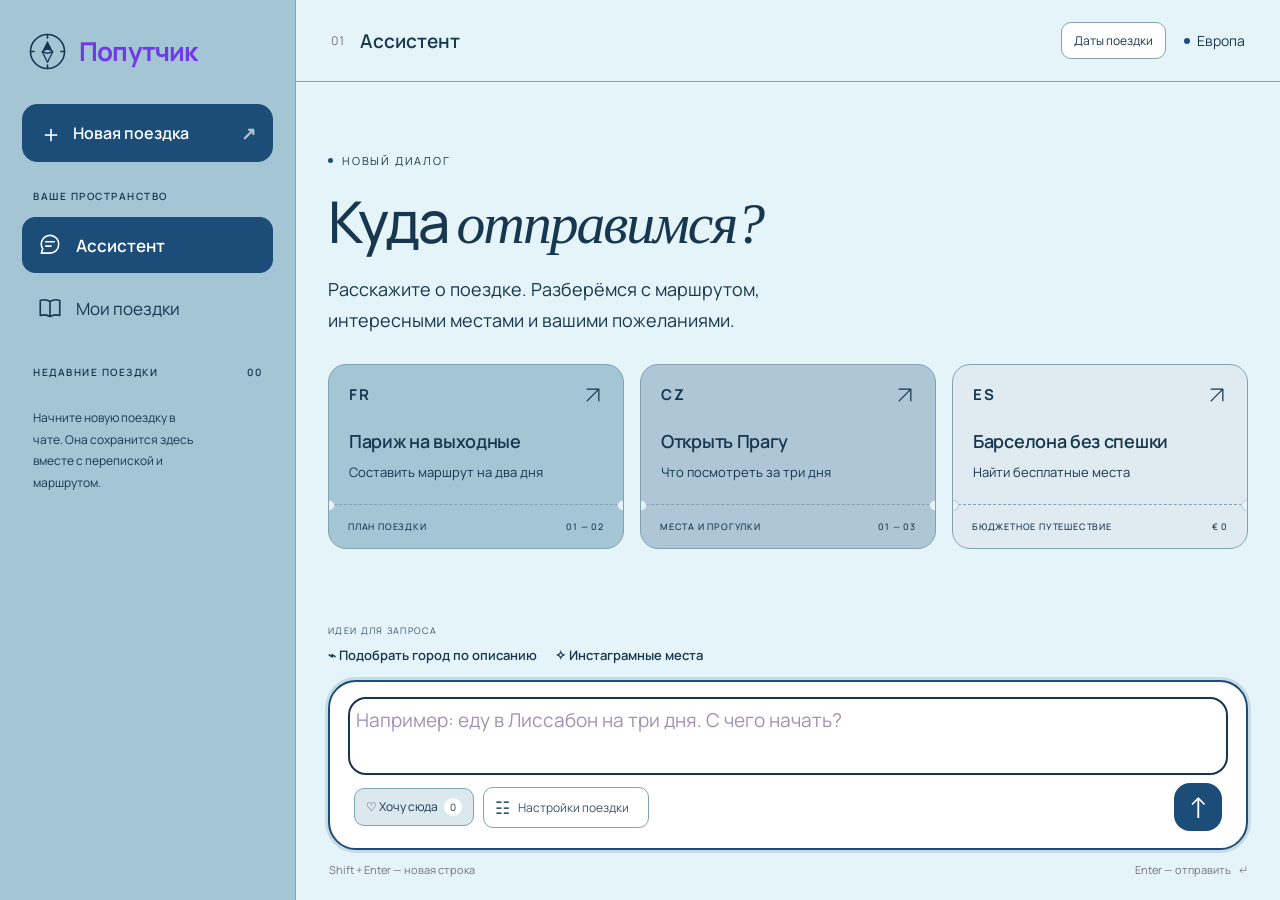
==== app/index.html @ 66919cbc "Set Atlantic blue as the single application theme" ====
<!doctype html>
<html lang="ru">
<head>
  <meta charset="utf-8">
  <meta name="viewport" content="width=device-width,initial-scale=1">
  <title>Попутчик — Чат</title>
  <link rel="stylesheet" href="styles.css"><link rel="stylesheet" href="features.css"><link rel="stylesheet" href="companion.css"><link rel="stylesheet" href="atlantic.css">
</head>
<body>
  <svg class="svg-definitions" xmlns="http://www.w3.org/2000/svg" aria-hidden="true"><defs>
    <symbol id="icon-chat" viewBox="0 0 24 24"><path d="M20 11.5a8 8 0 0 1-8 8H4l1.3-4A8 8 0 1 1 20 11.5Z"/><path d="M8 9h8m-8 4h5"/></symbol>
    <symbol id="icon-route" viewBox="0 0 24 24"><circle cx="5" cy="6" r="2"/><circle cx="19" cy="18" r="2"/><path d="M7 6h8a4 4 0 0 1 0 8H9a2 2 0 0 0 0 4h8"/></symbol>
    <symbol id="icon-book" viewBox="0 0 24 24"><path d="M12 6C9 4 6 4 3 5v14c3-1 6-1 9 1 3-2 6-2 9-1V5c-3-1-6-1-9 1Zm0 0v14"/></symbol>
    <symbol id="icon-arrow" viewBox="0 0 24 24"><path d="M5 19 19 5M5 5h14v14"/></symbol>
  </defs></svg>
  <aside class="sidebar">
    <a class="logo" href="#chat" aria-label="Попутчик — перейти в чат"><span class="brand-mark" aria-hidden="true"><svg viewBox="0 0 48 48" fill="none"><circle cx="24" cy="24" r="19" stroke="currentColor" stroke-width="1.8"/><path d="M24 5v4m0 30v4M5 24h4m30 0h4" stroke="currentColor" stroke-width="1.8" stroke-linecap="round"/><path d="m24 12 6 12-6-2-6 2Z" fill="currentColor"/><path d="m24 36 6-12-6 2-6-2Z" stroke="currentColor" stroke-width="1.5" stroke-linejoin="round"/></svg></span><span class="brand-name">Попутчик</span></a>
    <button id="new-trip" class="new-chat"><span>＋</span> Новая поездка <span class="new-arrow">↗</span></button>
    <div class="nav-caption">ВАШЕ ПРОСТРАНСТВО</div>
    <nav aria-label="Разделы">
      <a href="#chat" data-page="chat"><svg class="icon"><use href="#icon-chat"/></svg> Ассистент</a>
      <a href="#trips" data-page="trips"><svg class="icon"><use href="#icon-book"/></svg> Мои поездки</a>
    </nav>
    <section class="history-section" aria-label="Сохранённые диалоги"><div class="nav-caption">НЕДАВНИЕ ПОЕЗДКИ <span id="history-count">00</span></div><div id="thread-list"></div></section>
  </aside>
  <div class="app-shell">
    <header class="topbar"><div class="page-identity"><span class="header-number">01</span><strong id="page-label">Ассистент</strong></div><div class="header-right"><button id="trip-date-button" type="button" class="trip-date-button">Даты поездки</button><span id="active-trip" class="active-trip" hidden></span><span class="region"><span></span> Европа</span></div></header>
    <main id="chat-page" class="page chat-page">
      <div id="welcome" class="welcome">
        <div class="welcome-kicker"><span></span> НОВЫЙ ДИАЛОГ</div>
        <h1>Куда <em>отправимся?</em></h1>
        <p>Расскажите о поездке. Разберёмся с маршрутом,<br>интересными местами и вашими пожеланиями.</p>
        <div class="suggestions" aria-label="Примеры запросов">
          <button data-prompt="Составь маршрут по Парижу на 2 дня"><div class="ticket-top"><span>FR</span><svg class="icon"><use href="#icon-arrow"/></svg></div><strong>Париж на выходные</strong><small>Составить маршрут на два дня</small><div class="ticket-stub"><span>ПЛАН ПОЕЗДКИ</span><span>01 — 02</span></div></button>
          <button data-prompt="Что посмотреть в Праге за 3 дня?"><div class="ticket-top"><span>CZ</span><svg class="icon"><use href="#icon-arrow"/></svg></div><strong>Открыть Прагу</strong><small>Что посмотреть за три дня</small><div class="ticket-stub"><span>МЕСТА И ПРОГУЛКИ</span><span>01 — 03</span></div></button>
          <button data-prompt="Бесплатные места в Барселоне"><div class="ticket-top"><span>ES</span><svg class="icon"><use href="#icon-arrow"/></svg></div><strong>Барселона без спешки</strong><small>Найти бесплатные места</small><div class="ticket-stub"><span>БЮДЖЕТНОЕ ПУТЕШЕСТВИЕ</span><span>€ 0</span></div></button>
        </div>
      </div>
      <div id="chat" class="chat-history" aria-live="polite" aria-label="История диалога"></div>
      <div class="composer-wrap">
        <div class="assistant-suggestions"><span class="suggestions-label">ИДЕИ ДЛЯ ЗАПРОСА</span><div class="suggestion-actions"><button id="city-finder" class="instagram-prompt" type="button">⌁ Подобрать город по описанию</button><button data-prompt="Покажи инстаграмные места" class="instagram-prompt">✧ Инстаграмные места </button><div class="followups" id="followups" hidden><button data-prompt="Больше бесплатного">Больше бесплатного ↗</button><button data-prompt="Сделай спокойнее">Спокойнее ↗</button><button data-prompt="Замени музеи на прогулки">Больше прогулок ↗</button></div></div></div>
        <form id="chat-form"><label class="sr-only" for="input">Сообщение ассистенту</label><textarea id="input" rows="2" placeholder="Например: еду в Лиссабон на три дня. С чего начать?"></textarea><div class="composer-bottom"><div class="composer-settings"><button id="open-wishlist" type="button" class="wishlist-trigger">♡ Хочу сюда <span id="wishlist-count">0</span></button><details id="trip-preferences" class="trip-preferences"><summary><span aria-hidden="true">☷</span> Настройки поездки <span id="preference-summary"></span></summary><div class="preferences-panel"><div class="preferences-title"><strong>Что вам подходит?</strong><span>Выберите формат для каждой категории</span></div><div id="preference-options"></div><button id="preferences-done" type="button">Готово</button></div></details></div><button id="send" type="submit" aria-label="Отправить сообщение">↑</button></div></form>
        <p class="composer-note"><span>Shift + Enter — новая строка</span><span>Enter — отправить <b>↵</b></span></p>
      </div>
    </main>
    <main id="trips-page" class="page feature-page trips-page" hidden>
      <div class="feature-heading"><div><span class="eyebrow">СОХРАНЁННОЕ</span><h1>Мои поездки<span class="title-dot">.</span></h1></div><button id="trips-new" class="primary-action">＋ Новая поездка</button></div>
      <div class="trips-tools"><label class="trip-search"><svg class="icon" viewBox="0 0 24 24" aria-hidden="true"><circle cx="10.5" cy="10.5" r="6.5"/><path d="m16 16 5 5"/></svg><input id="trip-search" type="search" placeholder="Найти город или поездку" aria-label="Поиск по поездкам"></label><span id="trips-total" role="status"></span></div>
      <div id="trips-grid" class="trips-grid"></div>
    </main>
    <main id="packing-page" class="page feature-page" hidden><a href="#trips" class="route-back">← Мои поездки</a><div class="feature-heading"><div><span class="eyebrow">ПЕРЕД ДОРОГОЙ</span><h1>Собираем чемодан<span class="title-dot">.</span></h1></div><span id="packing-city" class="active-trip"></span></div><div class="packing-trip-ticket"><div><span class="eyebrow">ДАТЫ ВАШЕЙ ПОЕЗДКИ</span><strong id="packing-date-summary"></strong></div><button id="packing-edit-dates" type="button" class="secondary">Изменить даты</button><button id="packing-weather-refresh" type="button" class="primary-action">Обновить погоду ↻</button></div><div class="weather-panel"><p id="weather-status" role="status"></p><div id="weather-days" class="weather-days"></div><a class="weather-credit" href="https://open-meteo.com/" target="_blank" rel="noopener noreferrer">Погода: Open-Meteo ↗</a></div><section class="clothing-section"><span class="eyebrow">ЧТО НАДЕТЬ</span><h2>Одежда на вашу поездку</h2><div id="clothing-tips" class="clothing-tips"></div></section><div class="packing-heading"><h2>Чек-лист</h2><span id="packing-count"></span></div><div id="packing-list"></div><form id="packing-add" class="packing-add"><label class="sr-only" for="packing-item">Свой пункт</label><input id="packing-item" maxlength="120" placeholder="Добавить свою вещь или дело" required><button type="submit" class="secondary">＋ Добавить</button></form></main>
    <main id="route-page" class="page feature-page" hidden><a href="#trips" class="route-back">← Мои поездки</a>
      <div class="feature-heading"><div><span class="eyebrow">ИЗ ВАШЕГО ДИАЛОГА</span><h1 id="plan-title">Маршрут</h1></div><div class="route-header-actions"><button id="delete-route" class="delete-link" type="button">Удалить маршрут</button><button id="export" class="secondary">Скачать план ↓</button></div></div>
      <div id="route-empty" class="empty-state"><svg class="icon"><use href="#icon-route"/></svg><h2>Здесь появится ваш маршрут</h2><p>Попросите ассистента составить план поездки в чате.</p><a href="#chat">Перейти в чат ↗</a></div>
      <div id="route-content" hidden><div class="plan-meta"><span id="plan-summary"></span><span id="save-state"></span></div><div id="day-tabs" class="day-tabs" role="tablist" aria-label="Дни поездки"></div><div class="day-intro"><h2 id="day-title"></h2><span id="day-count"></span></div><a id="day-map" class="day-map" target="_blank" rel="noopener noreferrer">Открыть день на карте ↗</a><div id="places"></div></div>
    </main>
  </div>
  <dialog id="finder-dialog" class="companion-dialog"><button type="button" class="dialog-close" data-close="finder-dialog" aria-label="Закрыть">×</button><span class="eyebrow">ЕЩЁ НЕ РЕШИЛИ КУДА?</span><h2>Опишите вашу поездку</h2><p>Что хочется увидеть, какой темп и на сколько дней? Бюджет тоже можно указать.</p><form id="finder-form"><label class="sr-only" for="finder-input">Описание поездки</label><textarea id="finder-input" required rows="3" placeholder="Море, до 200 евро за 2 дня, спокойно…"></textarea><button type="submit" class="primary-action">Подобрать направления ↗</button></form></dialog>
  <dialog id="wishlist-dialog" class="companion-dialog wishes-dialog"><button type="button" class="dialog-close" data-close="wishlist-dialog" aria-label="Закрыть">×</button><span class="eyebrow">ИЗ ВАШИХ ОБСУЖДЕНИЙ</span><h2>Хочу сюда<span class="title-dot">.</span></h2><p>Отметьте места — соберём новый маршрут только из выбранного. Текущий план будет заменён, выбранные места закрепим.</p><label class="wishlist-day">Разделить на<select id="wishlist-route-days"><option value="1">1 день</option><option value="2">2 дня</option><option value="3">3 дня</option></select></label><div id="wishlist-list"></div><div class="wishlist-build"><span id="wishlist-selection-count"></span><button id="wishlist-build" type="button" class="primary-action">Собрать маршрут из выбранного ↗</button></div></dialog>
  <dialog id="trip-dates-dialog" class="companion-dialog"><button type="button" class="dialog-close" data-close="trip-dates-dialog" aria-label="Закрыть">×</button><span class="eyebrow">ОДИН РАЗ ДЛЯ ВСЕЙ ПОЕЗДКИ</span><h2>Когда отправляемся?</h2><p>Эти даты используются в маршруте, погоде и сборах. Сейчас планируем короткие поездки на 1–3 дня.</p><form id="trip-dates-form" class="shared-dates-form"><label>Первый день<input id="trip-start" type="date" required></label><label>Последний день<input id="trip-end" type="date" required></label><p id="trip-dates-error" role="status"></p><button type="submit" class="primary-action">Сохранить даты ↗</button></form></dialog>
  <dialog id="delete-dialog" class="companion-dialog delete-dialog"><button type="button" class="dialog-close" data-close="delete-dialog" aria-label="Закрыть">×</button><span class="eyebrow">УПРАВЛЕНИЕ ПОЕЗДКОЙ</span><h2 id="delete-title"></h2><p id="delete-description"></p><div class="delete-dialog-actions"><button type="button" id="delete-cancel" class="secondary">Отмена</button><button type="button" id="delete-confirm" class="danger-action">Удалить</button></div></dialog>
  <div id="toast" role="status"></div>
  <script src="companion.js"></script><script src="travel-tools.js"></script><script src="budget.js"></script><script src="planner.js"></script><script src="companion-ui.js"></script><script src="app.js"></script>

</body></html>
---- app/styles.css ----
@import url('https://fonts.googleapis.com/css2?family=Manrope:wght@400;500;600;700;800&display=swap');

:root {
  --bg: #fcfcfe;
  --paper: #ffffff;
  --sidebar: #f1f2f6;
  --ink: #262630;
  --muted: #737380;
  --blue: #5850c8;
  --line: #e1e2e9;
  --soft: #eeedf9;
  --rust: #7770ce;
  --sage: #777384;
  --sidebar-width: 272px;
  --content-width: 850px;
}
* { box-sizing: border-box; }
body { margin: 0; height: 100dvh; overflow: hidden; background: var(--bg); color: var(--ink); font: 16px Manrope, 'Segoe UI', sans-serif; }
button, textarea { font: inherit; color: inherit; }
button { cursor: pointer; }
button:disabled { opacity: .45; cursor: wait; }
a { color: var(--blue); }
button:focus-visible, a:focus-visible, textarea:focus-visible { outline: 2px solid var(--blue); outline-offset: 4px; }
[hidden] { display: none !important; }
.svg-definitions { position: absolute; width: 0; height: 0; overflow: hidden; }
.icon { width: 23px; height: 23px; fill: none; stroke: currentColor; stroke-width: 1.5; stroke-linecap: round; stroke-linejoin: round; flex-shrink: 0; }

/* The sidebar behaves like the index of a travel notebook. */
.sidebar { position: fixed; inset: 0 auto 0 0; width: var(--sidebar-width); padding: 31px 23px 23px; display: flex; flex-direction: column; background: var(--sidebar); border-right: 1px solid var(--line); }
.logo { display: flex; align-items: center; position: relative; color: var(--ink); font-size: 29px; font-weight: 800; text-decoration: none; letter-spacing: -1.6px; padding: 0 5px; }
.logo > span:nth-child(2) { color: var(--blue); }
.logo-icon { display: grid; place-items: center; color: var(--blue); margin-right: 9px; }
.logo-icon .icon { width: 35px; height: 35px; stroke-width: 1.35; }
.logo small { position: absolute; right: 0; bottom: 3px; font-size: 8px; letter-spacing: 1.7px; font-weight: 500; color: #757281; }
.new-chat { min-height: 49px; padding: 11px 15px; margin: 35px 0 34px; display: flex; align-items: center; gap: 10px; background: var(--blue); border: 1px solid var(--blue); color: white; border-radius: 7px; font-size: 14px; font-weight: 600; }
.new-chat > span:first-child { font-size: 24px; font-weight: 400; line-height: 1; }
.new-chat .new-arrow { margin-left: auto; font-size: 18px; opacity: .65; }
.new-chat:hover { background: #4640aa; }
.nav-caption { display: flex; justify-content: space-between; font-size: 9px; font-weight: 600; letter-spacing: 1.5px; color: #757281; margin: 0 11px 12px; }
nav { display: flex; flex-direction: column; gap: 7px; }
nav a { display: flex; align-items: center; gap: 12px; text-decoration: none; color: #757281; padding: 12px 13px; border-radius: 6px; min-height: 47px; font-size: 14px; border: 1px solid transparent; }
nav a.active { color: var(--blue); background: #e5e3f7; border-color: #d7d3ef; font-weight: 600; }
nav a:hover { background: #e1e2e9; }
nav a.active:hover { background: #ddd9f4; }
.history-section { margin-top: 35px; min-height: 0; flex: 1; display: flex; flex-direction: column; }
#thread-list { overflow: auto; min-height: 0; scrollbar-width: thin; }
.history-empty { font-size: 12px; line-height: 1.8; color: #757281; padding: 2px 11px; max-width: 190px; }
.thread { display: block; width: 100%; border: 0; background: none; text-align: left; padding: 12px 11px; border-radius: 5px; margin-bottom: 4px; }
.thread:hover { background: #e1e2e9; }
.thread.active { background: #e5e3f7; }
.thread strong { display: block; font-size: 12px; font-weight: 500; overflow: hidden; text-overflow: ellipsis; white-space: nowrap; }
.thread small { display: block; font-size: 10px; margin-top: 6px; color: #757281; }
.thread.active strong { color: var(--blue); }
.sidebar-note { margin-top: 22px; border-top: 1px solid var(--line); padding-top: 20px; font-size: 11px; color: #757281; }
.status-dot { display: inline-block; width: 6px; height: 6px; border-radius: 50%; background: var(--rust); margin-right: 6px; }
.local-label { float: right; font-size: 10px; color: #757281; }
.sidebar-note p { font-size: 10px; line-height: 1.8; margin: 10px 0 0 14px; color: #757281; }

.app-shell { height: 100dvh; margin-left: var(--sidebar-width); display: flex; flex-direction: column; }
.topbar { height: 83px; padding: 0 40px; border-bottom: 1px solid var(--line); display: flex; align-items: center; justify-content: space-between; flex: none; }
.page-identity { display: flex; align-items: center; gap: 15px; }
.header-number { font-size: 10px; color: #757281; font-variant-numeric: tabular-nums; }
.page-identity strong { font-size: 14px; font-weight: 600; }
.header-right { display: flex; align-items: center; gap: 18px; }
.region { display: inline-flex; align-items: center; gap: 7px; font-size: 12px; color: #777384; }
.region > span { width: 6px; height: 6px; background: #7770ce; border-radius: 50%; }
.header-rule { height: 15px; border-left: 1px solid var(--line); }
.version { font-size: 9px; letter-spacing: 1.3px; color: #757281; }
.page { min-height: 0; flex: 1; }
.chat-page { display: flex; flex-direction: column; position: relative; }
.welcome { margin: auto; padding: 32px 0; width: min(var(--content-width), calc(100% - 80px)); }
.welcome-kicker { color: #757281; font-size: 9px; letter-spacing: 1.8px; display: flex; align-items: center; gap: 9px; }
.welcome-kicker > span { width: 5px; height: 5px; background: var(--blue); border-radius: 50%; }
.welcome h1 { font-size: clamp(39px, 4vw, 57px); font-weight: 500; letter-spacing: -2.5px; line-height: 1.16; margin: 20px 0 16px; }
.welcome h1 em { color: var(--blue); font-family: Georgia, 'Times New Roman', serif; font-weight: 400; letter-spacing: -2px; }
.welcome > p { font-size: 16px; color: #757281; line-height: 1.85; margin: 0; }
.suggestions { margin-top: 32px; display: grid; grid-template-columns: repeat(3, 1fr); gap: 15px; }
.suggestions button { position: relative; overflow: hidden; display: block; padding: 17px 18px 0; border: 1px solid #e1e2e9; border-radius: 5px; background: #ffffff; text-align: left; transition: transform .18s, border-color .18s; }
.suggestions button:hover { transform: translateY(-4px); border-color: #92909e; }
.suggestions button:nth-child(2) { background: #f5f5f9; }
.suggestions button:nth-child(3) { background: #f0eef9; }
.ticket-top { display: flex; align-items: center; justify-content: space-between; margin-bottom: 23px; color: var(--blue); }
.ticket-top > span { font-size: 12px; letter-spacing: 1.5px; font-weight: 700; }
.ticket-top .icon { width: 15px; height: 15px; }
.suggestions button:nth-child(2) .ticket-top { color: var(--sage); }
.suggestions button:nth-child(3) .ticket-top { color: var(--rust); }
.suggestions strong { font-size: 15px; line-height: 1.5; display: block; letter-spacing: -.3px; font-weight: 600; }
.suggestions small { display: block; font-size: 11px; color: #757281; margin-top: 6px; margin-bottom: 23px; }
.ticket-stub { position: relative; display: flex; align-items: center; justify-content: space-between; gap: 5px; margin: 0 -18px; padding: 13px 17px; border-top: 1px dashed #c4c3ce; color: #757281; font-size: 7px; font-weight: 500; letter-spacing: .8px; }
.ticket-stub::before, .ticket-stub::after { content: ''; position: absolute; top: -5px; background: var(--bg); border: 1px solid #e1e2e9; border-radius: 50%; width: 9px; height: 9px; }
.ticket-stub::before { left: -5px; }
.ticket-stub::after { right: -5px; }

/* Message composer stays in place; only the conversation scrolls. */
.composer-wrap { width: min(var(--content-width), calc(100% - 80px)); margin: 0 auto 21px; flex: none; }
#chat-form { border: 1px solid #c4c3ce; border-radius: 24px; background: var(--paper); padding: 21px 24px 17px; box-shadow: 0 5px 18px #35313f03; }
#chat-form:focus-within { border-color: #757281; box-shadow: 0 0 0 3px #5850c807; }
textarea { width: 100%; min-height: 62px; max-height: 150px; resize: none; background: none; border: 0; outline: none; font-size: 17px; line-height: 1.7; }
textarea::placeholder { color: #757281; }
.composer-bottom { display: flex; justify-content: space-between; align-items: center; margin-top: 9px; }
.composer-bottom > span { display: flex; align-items: center; gap: 7px; font-size: 10px; color: #757281; }
.composer-bottom .icon { color: #777384; width: 16px; height: 16px; }
.composer-separator { color: #c4c3ce; margin: 0 3px; }
#send { width: 42px; height: 42px; background: var(--blue); color: white; border: 0; border-radius: 14px; font-size: 25px; }
#send:hover { background: #4640aa; }
.composer-note { display: flex; justify-content: space-between; gap: 12px; font-size: 9px; color: #757281; line-height: 1.6; margin: 11px 1px 0; }
.composer-note b { font-size: 11px; font-weight: 400; margin-left: 5px; }
.followups { display: flex; flex-wrap: wrap; gap: 8px; margin: 0 0 12px; }
.followups button { border: 1px solid var(--line); color: #625e72; background: none; border-radius: 5px; padding: 7px 10px; font-size: 11px; }
.followups button:hover { border-color: #92909e; color: var(--blue); }
.followups span { margin-left: 8px; color: #757281; }
.chat-history { overflow: auto; flex: 1; min-height: 0; padding: 34px max(40px, calc((100% - var(--content-width))/2)); scrollbar-width: thin; scrollbar-color: #c4c3ce transparent; }
.chat-history:empty { display: none; }
.message { margin-bottom: 32px; }
.message-label { display: flex; align-items: center; gap: 9px; font-size: 12px; color: var(--blue); font-weight: 700; margin-bottom: 13px; }
.message-label .icon { width: 23px; height: 23px; }
.message-content { font-size: 17px; line-height: 1.85; white-space: pre-wrap; overflow-wrap: anywhere; }
.message.user { background: #efedf8; border: 1px solid #e0dcef; border-radius: 8px 8px 2px 8px; padding: 17px 22px; margin-left: 100px; }
.user .message-label { color: #757281; font-size: 10px; font-weight: 500; margin-bottom: 6px; }
.message.bot { padding-right: 12px; }
.message.bot .message-content { white-space: normal; }
.reply-paragraph { white-space: pre-wrap; margin: 0 0 14px; }
.reply-day { font-size: 13px; text-transform: uppercase; letter-spacing: 1.1px; color: var(--blue); border-top: 1px solid var(--line); margin: 25px 0 15px; padding-top: 18px; font-weight: 700; }
.reply-place { padding-left: 18px; border-left: 2px solid #e1e2e9; margin: 0 0 15px; font-size: 15px; color: #757281; line-height: 1.8; }
.reply-place strong { display: block; color: var(--ink); font-size: 16px; font-weight: 600; margin-bottom: 3px; }
.reply-actions { display: flex; flex-wrap: wrap; gap: 15px; margin-top: 20px; }
.reply-actions a, .reply-actions button { border: 0; background: none; padding: 0; text-decoration: none; color: #757281; font-size: 11px; cursor: pointer; }
.reply-actions a:hover, .reply-actions button:hover { color: var(--blue); }
.typing { color: #757281; }
.typing .message-content { font-size: 14px; }

.feature-page { overflow: auto; padding: 35px max(40px, calc((100% - var(--content-width))/2)); scrollbar-width: thin; }
.feature-heading { display: flex; justify-content: space-between; align-items: center; }
.eyebrow { font-size: 10px; color: #757281; letter-spacing: 1.3px; }
.feature-page h1 { font-size: 32px; font-weight: 500; letter-spacing: -.8px; margin: 14px 0 27px; }
.secondary { border: 1px solid #c4c3ce; border-radius: 6px; color: #625e72; font-size: 13px; padding: 10px 13px; background: none; }
.secondary:hover { background: #f5f5f8; }
.empty-state { margin: 100px auto; text-align: center; }
.empty-state > .icon { width: 55px; height: 55px; color: #92909e; }
.empty-state h2 { font-size: 24px; font-weight: 500; }
.empty-state p { font-size: 15px; color: #757281; }
.empty-state a { display: inline-block; margin-top: 15px; font-size: 14px; }
.plan-meta { display: flex; justify-content: space-between; font-size: 12px; color: #757281; }
.day-tabs { display: flex; gap: 7px; border-bottom: 1px solid var(--line); margin: 25px 0; }
.day-tab { background: none; border: 0; border-bottom: 2px solid transparent; padding: 12px 20px; font-size: 14px; color: #757281; }
.day-tab.active { color: var(--blue); border-color: var(--blue); }
.day-intro { display: flex; justify-content: space-between; align-items: center; margin-bottom: 20px; }
.day-intro h2 { font: 25px Georgia, serif; }
.day-intro > span { font-size: 12px; color: #757281; }
.place { display: grid; grid-template-columns: 30px 1fr; gap: 14px; margin-bottom: 16px; }
.place-number { font-size: 12px; color: #757281; padding-top: 16px; }
.place-body { background: var(--paper); border: 1px solid var(--line); border-radius: 6px; padding: 19px; }
.place h4 { font-size: 17px; margin: 0; }
.place p { font-size: 14px; line-height: 1.8; color: #757281; margin: 9px 0 14px; }
.place-tags { display: flex; flex-wrap: wrap; gap: 8px; align-items: center; font-size: 11px; color: #757281; }
.place-tag { background: #f5f5f8; border-radius: 3px; padding: 4px 7px; }
.place-tag.free { background: #f5f5f8; color: #757281; }
.place-actions { display: flex; justify-content: space-between; border-top: 1px solid #e1e2e9; margin-top: 15px; padding-top: 11px; }
.place-actions button { color: #757281; font-size: 12px; min-height: 30px; border: 0; background: none; padding: 0; }
.place-actions button.pinned, .place-actions button:hover { color: var(--blue); }
.route-note { font-size: 12px; line-height: 1.8; color: #757281; }

.source-symbol { width: 35px; height: 35px; color: #757281; }



#toast { position: fixed; z-index: 5; bottom: 25px; left: calc(50% + var(--sidebar-width)/2); transform: translateX(-50%); opacity: 0; pointer-events: none; background: #262630; color: white; font-size: 13px; border-radius: 6px; padding: 12px 19px; transition: opacity .2s; }
#toast.visible { opacity: 1; }
.sr-only { position: absolute; width: 1px; height: 1px; overflow: hidden; clip: rect(0,0,0,0); }
@media (max-width: 1150px) {
  :root { --sidebar-width: 240px; }
  .sidebar { padding-left: 17px; padding-right: 17px; }
  .logo small { display: none; }
  .suggestions { gap: 10px; }
  .suggestions button { padding-left: 13px; padding-right: 13px; }
  .suggestions strong { font-size: 13px; }
  .ticket-stub { margin-left: -13px; margin-right: -13px; padding-left: 13px; padding-right: 13px; font-size: 6px; }
}
@media (max-height: 800px) {
  .topbar { height: 70px; }
  .welcome { padding: 22px 0; }
  .welcome h1 { font-size: 44px; margin: 15px 0 12px; }
  .welcome > p { font-size: 15px; }
  .suggestions { margin-top: 23px; }
  .ticket-top { margin-bottom: 16px; }
  .suggestions small { margin-bottom: 17px; }
  .composer-wrap { margin-bottom: 15px; }
  #chat-form { padding-top: 14px; }
}
@media (max-height: 650px) {
  .welcome h1 { font-size: 35px; }
  .welcome > p { font-size: 14px; }
  .welcome { padding: 13px 0; }
  .welcome-kicker, .ticket-stub { display: none; }
  .suggestions { margin-top: 16px; }
  .ticket-top { margin-bottom: 10px; }
  textarea { min-height: 48px; }
  .composer-bottom { margin-top: 0; }
  #chat-form { padding-bottom: 9px; }
}
@media (prefers-reduced-motion: reduce) { * { transition: none !important; } }


/* Saved trips are selectable workspaces, each with its own conversation. */
.thread { position: relative; border: 1px solid transparent; border-radius: 12px; padding: 15px 31px 14px 13px; margin-bottom: 9px; background: #f9f9fc; }
.thread:hover { background: #edecf5; border-color: #dad6eb; }
.thread.active { background: #e5e2f7; border-color: #d0caed; }
.thread strong { font-size: 15px; font-weight: 600; color: #454150; }
.thread.active strong { color: #4640aa; }
.thread .trip-detail { font-size: 11px; margin-top: 5px; color: #757281; }
.trip-preview { display: block; font-size: 11px; color: #757281; line-height: 1.6; margin-top: 8px; white-space: nowrap; overflow: hidden; text-overflow: ellipsis; }
.trip-arrow { position: absolute; right: 11px; top: 15px; color: #757281; font-size: 17px; }
.active-trip { color: #625b9c; background: #eeecf8; border: 1px solid #ded9ed; border-radius: 20px; padding: 7px 12px; font-size: 11px; }
.suggestions button { border-radius: 13px; }
.composer-wrap { padding-top: 3px; }
textarea { border-radius: 12px; }
@media (max-width: 1150px) { .header-right { gap: 10px; } .header-right .version { display: none; } }

/* Vivid palette: electric violet, cobalt, acid lime, apricot. */
:root {
  --bg: #fbfaff;
  --paper: #ffffff;
  --sidebar: #eae2ff;
  --ink: #272039;
  --muted: #756987;
  --blue: #7139ec;
  --line: #ddd2f1;
  --soft: #eee5ff;
  --rust: #ef6747;
  --sage: #3963e9;
}
.sidebar { background: #eae2ff; border-right-color: #d5c5f2; }
.logo { color: #2c1e49; }
.logo-icon, .logo > span:nth-child(2) { color: #7139ec; }
.logo small, .nav-caption { color: #8567ac; }
.new-chat { background: #7139ec; border-color: #7139ec; color: #fff; box-shadow: 0 5px 14px #7139ec1c; }
.new-chat:hover { background: #5b24d0; }
nav a { color: #70588f; }
nav a.active { background: #c8f257; border-color: #bce346; color: #324316; }
nav a:hover { background: #ded1f7; }
nav a.active:hover { background: #bfea45; }
.thread { background: #f6f1ff; }
.thread:hover { background: #e0d0ff; border-color: #c5a6f3; }
.thread.active { background: #7139ec; border-color: #7139ec; }
.thread strong { color: #4d326a; }
.thread.active strong { color: #fff; }
.thread.active .trip-detail, .thread.active .trip-preview, .thread.active .trip-arrow { color: #e6d9ff; }
.thread .trip-detail { color: #8567a2; }
.trip-preview, .trip-arrow { color: #9275ad; }
.history-empty, .sidebar-note, .sidebar-note p, .local-label { color: #9272ab; }
.sidebar-note { border-top-color: #d3c3e9; }
.status-dot { background: #ef6747; }
.active-trip { background: #e9e0ff; border-color: #d5c1ff; color: #7139ec; }
.region { color: #756089; }
.region > span { background: #ef6747; }
.welcome-kicker { color: #8c7c9e; }
.welcome-kicker > span { background: #ef6747; }
.welcome h1 em { color: #7139ec; }
.welcome > p { color: #82728f; }
.suggestions button { background: #e7e9ff; border-color: #cbd1fa; }
.suggestions button:nth-child(2) { background: #e4f6b9; border-color: #cee69f; }
.suggestions button:nth-child(3) { background: #ffdfcc; border-color: #f2c4aa; }
.suggestions button:hover { border-color: #a785df; box-shadow: 0 7px 17px #7139ec0c; }
.ticket-top { color: #3963e9; }
.suggestions button:nth-child(2) .ticket-top { color: #658421; }
.suggestions button:nth-child(3) .ticket-top { color: #d75b37; }
.suggestions strong { color: #342543; }
.suggestions small { color: #817086; }
.ticket-stub { border-top-color: #b7abc1; color: #85718b; }
.ticket-stub::before, .ticket-stub::after { border-color: #cbbbdc; }
#chat-form { border: 2px solid #c8adf2; background: #fff; box-shadow: 0 8px 28px #7139ec09; }
#chat-form:focus-within { border-color: #8a50ee; box-shadow: 0 0 0 4px #7139ec0c; }
textarea::placeholder { color: #a190b4; }
.composer-bottom .icon { color: #7139ec; }
#send { background: #7139ec; }
#send:hover { background: #5b24d0; }
.message.user { background: #e9ddff; border-color: #dac6f7; }
.user .message-label { color: #9470b4; }
.reply-place { border-left-color: #cfeca0; }
.reply-actions a:hover, .reply-actions button:hover { color: #7139ec; }
.followups button { border-color: #dac9f0; background: #f3edff; color: #9165b5; }
.followups button:hover { border-color: #a77adf; color: #7139ec; background: #ebe0ff; }
.followups span { color: #a57cc6; }
.day-tab.active { color: #7139ec; border-color: #7139ec; }
.place-body { border-color: #e0d6ee; }
.place-tag { background: #ece4ff; color: #9271b4; }
.place-tag.free { background: #e5f4c8; color: #718d40; }
#toast { background: #5b2cb8; }

/* Bigger product UI: violet / lemon / coral. */
:root { --bg: #faf7ff; --paper: #ffffff; --sidebar: #e5d9ff; --ink: #302343; --blue: #7840ee; --line: #ded1ef; --content-width: 920px; --sidebar-width: 296px; }
.sidebar { padding: 30px 22px; background: #e5d9ff; border-right-color: #d6c4f1; }
.logo { font-size: 34px; }
.logo-icon .icon { width: 43px; height: 43px; }
.logo small { font-size: 10px; }
.new-chat { min-height: 58px; font-size: 16px; padding: 14px 16px; border-radius: 15px; margin: 31px 0 27px; background: #7840ee; border-color: #7840ee; box-shadow: 0 6px 20px #7840ee22; }
.new-chat:hover { background: #6629db; }
nav a { font-size: 17px; min-height: 56px; border-radius: 13px; padding: 13px 14px; gap: 13px; }
nav a .icon { width: 26px; height: 26px; }
nav a.active { background: #e0f774; border-color: #d0e563; color: #434d1a; }
nav a.active:hover { background: #d5ee61; }
.nav-caption { font-size: 10px; margin-bottom: 14px; }
.history-section { margin-top: 29px; }
.thread { padding: 17px 32px 16px 14px; border-radius: 15px; background: #f4edff; }
.thread strong { font-size: 18px; }
.thread .trip-detail { font-size: 13px; }
.trip-preview { font-size: 12px; }
.thread.active { background: #7840ee; border-color: #7840ee; }
.thread .trip-arrow { font-size: 21px; }
.topbar { height: 82px; padding: 0 35px; }
.page-identity strong { font-size: 19px; }
.header-number { font-size: 12px; }
.region { font-size: 14px; }
.active-trip { font-size: 13px; padding: 9px 14px; }
.welcome { width: min(var(--content-width),calc(100% - 64px)); }
.welcome-kicker { font-size: 11px; }
.welcome h1 { font-size: clamp(44px,4.5vw,64px); }
.welcome > p { font-size: 18px; line-height: 1.7; }
.suggestions { gap: 16px; margin-top: 29px; }
.suggestions button { padding: 19px 20px 0; border-radius: 18px; background: #e9e0ff; border-color: #d3baf9; }
.suggestions button:nth-child(2) { background: #edf5b8; border-color: #dde697; }
.suggestions button:nth-child(3) { background: #ffd8c3; border-color: #f3b89a; }
.ticket-top { margin-bottom: 23px; }
.ticket-top > span { font-size: 15px; }
.ticket-top .icon { width: 20px; height: 20px; }
.suggestions strong { font-size: 18px; }
.suggestions small { font-size: 13px; margin-top: 8px; margin-bottom: 23px; }
.ticket-stub { font-size: 9px; padding: 15px 19px; margin-left: -20px; margin-right: -20px; }
.composer-wrap { width: min(var(--content-width),calc(100% - 64px)); margin-bottom: 21px; }
#chat-form { border-radius: 28px; padding: 21px 24px 17px; border-color: #c6a4f0; box-shadow: 0 8px 30px #7840ee0b; }
textarea { font-size: 19px; line-height: 1.65; min-height: 66px; }
.composer-bottom > span { font-size: 12px; }
.composer-bottom .icon { width: 21px; height: 21px; }
#send { width: 48px; height: 48px; font-size: 29px; border-radius: 16px; background: #7840ee; }
.composer-note { font-size: 11px; }
.followups { gap: 9px; margin-bottom: 14px; }
.followups button { font-size: 13px; padding: 9px 13px; border-radius: 10px; }
.chat-history { padding-left: max(32px,calc((100% - var(--content-width))/2)); padding-right: max(32px,calc((100% - var(--content-width))/2)); }
.message-content { font-size: 19px; }
.message-label { font-size: 15px; }
.message-label .icon { width: 28px; height: 28px; }
.user .message-label { font-size: 12px; }
.message.user { border-radius: 20px 20px 5px 20px; padding: 21px 24px; }
.reply-day { font-size: 16px; }
.reply-place { font-size: 17px; }
.reply-place strong { font-size: 19px; }
.reply-actions a, .reply-actions button { font-size: 13px; }
.feature-page { padding-left: max(32px,calc((100% - var(--content-width))/2)); padding-right: max(32px,calc((100% - var(--content-width))/2)); }
.feature-page h1 { font-size: 40px; margin-bottom: 29px; }
.eyebrow { font-size: 12px; }
.secondary { font-size: 15px; padding: 13px 17px; border-radius: 12px; }
.day-tab { font-size: 17px; padding: 15px 24px; }
.day-intro h2 { font-size: 29px; }
.day-intro > span, .plan-meta { font-size: 14px; }
.place h4 { font-size: 21px; }
.place p { font-size: 17px; }
.place-body { padding: 23px; border-radius: 17px; }
.place-tags { font-size: 13px; }
.place-actions button { font-size: 14px; }
.empty-state h2 { font-size: 29px; }
.empty-state p { font-size: 17px; }
.empty-state a { font-size: 17px; }
.title-dot { color: #ec7755; }
.primary-action { display: inline-flex; align-items: center; justify-content: center; padding: 14px 19px; border: 0; border-radius: 14px; background: #7840ee; color: white; font-size: 16px; font-weight: 600; min-height: 50px; }
.primary-action:hover { background: #6629db; }
.trips-tools { display: flex; align-items: center; justify-content: space-between; gap: 20px; margin: 12px 0 29px; }
.trip-search { display: flex; align-items: center; gap: 11px; border: 1px solid #d9c7ee; border-radius: 15px; background: #fff; padding: 13px 16px; flex: 1; max-width: 470px; color: #a785c3; }
.trip-search:focus-within { border-color: #a474dd; }
.trip-search input { min-width: 0; width: 100%; font: inherit; font-size: 16px; background: none; color: #4b355c; border: 0; outline: none; }
.trip-search input::placeholder { color: #b19cbe; }
#trips-total { font-size: 13px; color: #9f87b2; }
.trips-grid { display: grid; grid-template-columns: repeat(2,minmax(0,1fr)); gap: 21px; padding-bottom: 30px; }
.trip-card { border: 1px solid #dbc8f6; background: #ece3ff; border-radius: 22px; padding: 25px; position: relative; }
.trip-card.tone-1 { background: #f1f4cb; border-color: #dfe5ad; }
.trip-card.tone-2 { background: #ffe1d0; border-color: #f2c5ac; }
.trip-card.current::before { content: ''; position: absolute; top: 24px; left: -1px; height: 48px; width: 5px; background: #7840ee; border-radius: 0 4px 4px 0; }
.trip-card-top { display: flex; align-items: center; justify-content: space-between; gap: 13px; color: #8b68ad; }
.trip-card-top > span:first-child { font-size: 17px; font-weight: 700; letter-spacing: 1px; }
.trip-card-top > span:last-child { font-size: 10px; border: 1px solid #9c80ab44; border-radius: 20px; padding: 6px 9px; }
.trip-card h2 { font-size: 31px; font-weight: 600; letter-spacing: -.9px; margin: 24px 0 8px; }
.trip-card-meta { font-size: 14px; color: #947c9f; margin: 0; }
.trip-card-preview { font-size: 15px; line-height: 1.7; color: #917a9c; margin: 23px 0; height: 51px; overflow: hidden; display: -webkit-box; -webkit-line-clamp: 2; -webkit-box-orient: vertical; overflow-wrap: anywhere; }
.trip-card-actions { display: flex; align-items: center; justify-content: space-between; gap: 10px; border-top: 1px dashed #bba1c655; padding-top: 19px; }
.trip-card-actions button { font: inherit; font-size: 14px; background: none; border: 0; color: #744e98; padding: 0; min-height: 30px; }
.trip-card-actions button:first-child { font-weight: 700; }
.trip-card-actions button:hover { color: #7840ee; }
.trips-empty { grid-column: 1/-1; text-align: center; border: 1px dashed #d9c4ed; border-radius: 22px; padding: 65px 25px; margin-top: 7px; }
.trips-empty h2 { font-size: 27px; font-weight: 500; margin: 0 0 16px; }
.trips-empty p { font-size: 16px; color: #a087b1; margin-bottom: 25px; }
@media (max-width: 1200px) { :root { --sidebar-width: 260px; } .sidebar { padding-left: 16px; padding-right: 16px; } .logo small { display: none; } .suggestions strong { font-size: 15px; } .suggestions small { font-size: 12px; } .ticket-stub { font-size: 7px; } .header-right .region { display: none; } }
@media (max-height: 820px) { .topbar { height: 72px; } .welcome { padding-top: 19px; padding-bottom: 19px; } .welcome h1 { font-size: 48px; margin-top: 13px; margin-bottom: 12px; } .welcome > p { font-size: 16px; } .suggestions { margin-top: 21px; } .ticket-top { margin-bottom: 16px; } .suggestions small { margin-bottom: 18px; } .ticket-stub { padding-top: 11px; padding-bottom: 11px; } .composer-wrap { margin-bottom: 15px; } #chat-form { padding-top: 16px; padding-bottom: 13px; } }
@media (max-height: 700px) { .welcome-kicker { display: none; } .welcome { padding-top: 12px; padding-bottom: 12px; } .welcome h1 { font-size: 40px; } .welcome > p { font-size: 15px; } .ticket-top { margin-bottom: 12px; } .ticket-stub { display: none; } .suggestions { margin-top: 16px; } .suggestions button { padding-top: 14px; } textarea { min-height: 49px; } .composer-bottom { margin-top: 0; } .composer-wrap { margin-bottom: 10px; } }
---- app/features.css ----
.nav-euro { display: inline-grid; place-items: center; width: 26px; font-size: 24px; font-weight: 500; }
.budget-city { color: var(--blue); background: var(--soft); border: 1px solid var(--line); border-radius: 20px; padding: 9px 14px; font-size: 14px; }
.budget-settings { display: flex; align-items: end; flex-wrap: wrap; gap: 20px; margin: 12px 0 24px; }
.budget-settings label, .expense-form label { display: flex; flex-direction: column; gap: 9px; color: var(--muted); font-size: 13px; }
.budget-settings input, .expense-form input, .expense-form select { font: inherit; font-size: 16px; color: var(--ink); background: var(--paper); border: 1px solid var(--line); border-radius: 12px; padding: 12px 14px; min-width: 0; width: 100%; height: 48px; }
.budget-settings label:first-child { width: 260px; }
.budget-settings label:nth-child(2) { width: 170px; }
.budget-settings > span { font-size: 12px; color: var(--muted); margin-bottom: 16px; }
.budget-summary { display: grid; grid-template-columns: 1.1fr 1fr; gap: 20px; }
.budget-summary article { border: 1px solid var(--line); background: var(--paper); border-radius: 22px; padding: 25px; display: flex; flex-direction: column; gap: 14px; }
.budget-summary article.budget-total { background: var(--soft); }
.budget-summary article > span { color: var(--muted); font-size: 14px; }
.budget-summary strong { font-size: 37px; letter-spacing: -1px; font-weight: 600; }
.budget-summary small { color: var(--muted); font-size: 12px; line-height: 1.7; }
.budget-summary .over-budget { color: #bf3c48; }
.budget-progress { background: var(--line); border-radius: 10px; height: 7px; overflow: hidden; margin: 20px 0 32px; }
.budget-progress > div { width: 0; height: 100%; background: var(--blue); border-radius: inherit; }
.budget-progress > div.over { background: #dc5363; }
.expense-form { border: 1px solid var(--line); border-radius: 20px; background: var(--paper); padding: 23px; display: grid; grid-template-columns: 1.2fr 1fr 1fr; gap: 18px 14px; }
.expense-heading { grid-column: 1/-1; display: flex; align-items: center; justify-content: space-between; gap: 12px; }
.expense-heading h2, .expenses-heading h2 { margin: 0; font-size: 22px; font-weight: 600; }
.expense-heading > span { color: var(--muted); font-size: 12px; }
.expense-name { grid-column: span 2; }
.expense-form .primary-action { align-self: end; }
.expenses-heading { display: flex; align-items: center; justify-content: space-between; margin: 30px 0 17px; }
.expenses-heading > span { color: var(--muted); font-size: 13px; }
.expense-row { display: flex; gap: 17px; align-items: center; padding: 18px 0; border-bottom: 1px solid var(--line); }
.expense-row > input { width: 21px; height: 21px; accent-color: var(--blue); cursor: pointer; }
.expense-text { flex: 1; min-width: 0; }
.expense-text strong { font-size: 16px; display: block; overflow-wrap: anywhere; font-weight: 600; }
.expense-text > span { display: block; font-size: 12px; color: var(--muted); margin-top: 6px; }
.is-paid .expense-text strong { color: var(--muted); }
.expense-total { font-size: 18px; white-space: nowrap; }
.expense-remove { padding: 5px; background: none; border: 0; font-size: 25px; color: var(--muted); }
.expense-remove:hover { color: #b6434e; }
.expenses-empty { border: 1px dashed var(--line); padding: 25px; border-radius: 15px; font-size: 15px; color: var(--muted); line-height: 1.8; }
.budget-breakdown { display: flex; flex-wrap: wrap; gap: 12px; margin: 24px 0 35px; }
.category-total { background: var(--paper); border: 1px solid var(--line); border-radius: 12px; padding: 13px 17px; display: flex; flex-direction: column; gap: 9px; flex: 1; min-width: 135px; }
.category-total > span { color: var(--muted); font-size: 12px; }
.category-total strong { font-size: 18px; }
@media(max-width:1200px) { .header-right { gap: 8px; } .theme-select select { max-width: 155px; font-size: 12px; } .budget-summary strong { font-size: 29px; } .budget-settings > span { width: 100%; margin-bottom: 0; } }

/* Own vector mark: a travel loop and a directional arrow. */
.logo { display: inline-flex; gap: 11px; padding: 0 4px; text-decoration: none; letter-spacing: 0; }
.brand-mark { display: grid; place-items: center; width: 46px; height: 46px; border-radius: 15px; background: var(--blue); flex-shrink: 0; }
.brand-mark svg { width: 39px; height: 39px; }
.brand-loop { stroke: #ffffff77; stroke-width: 1.6; stroke-linecap: round; }
.brand-direction { fill: #fff; stroke: #fff; stroke-width: 1.5; stroke-linecap: round; stroke-linejoin: round; }
.logo > .brand-name { color: var(--ink); font-size: 31px; font-weight: 800; letter-spacing: -1.5px; line-height: 1; }
.brand-name > span { color: var(--blue); font-weight: 500; margin-left: 3px; }

.logo .brand-mark { width: 43px; height: 43px; border-radius: 12px; background: var(--blue); }
.logo .brand-mark svg { width: 36px; height: 36px; }
.logo > .brand-name { font-family: Manrope,'Segoe UI',sans-serif; font-size: 30px; letter-spacing: -1px; font-weight: 700; line-height: 1; }
.brand-name > span { font-weight: 700; margin-left: 2px; }
.chat-options { display: flex; align-items: center; gap: 10px; margin: 0 0 12px; position: relative; }
.quick-budget summary { display: flex; align-items: center; gap: 12px; font-size: 13px; padding: 10px 13px; border: 1px solid var(--line); background: var(--paper); border-radius: 12px; cursor: pointer; color: var(--blue); list-style: none; }
.quick-budget summary::-webkit-details-marker { display: none; }
.quick-budget summary > span { font-size: 11px; color: var(--muted); }
.quick-budget-panel { position: absolute; bottom: calc(100% + 12px); left: 0; width: min(470px,100%); max-height: min(440px,calc(100dvh - 240px)); overflow-y: auto; border: 1px solid var(--line); background: var(--paper); padding: 22px; border-radius: 20px; box-shadow: 0 12px 50px #30234325; z-index: 4; }
.quick-budget-title { display: flex; flex-direction: column; gap: 6px; margin-bottom: 21px; }
.quick-budget-title strong { font-size: 18px; }
.quick-budget-title span { font-size: 12px; color: var(--muted); }
.allowance { margin: 16px 0; }
.allowance > label { font-size: 14px; }
.allowance-controls { display: flex; align-items: center; gap: 9px; margin-top: 9px; }
.allowance-controls > button { width: 29px; height: 29px; border-radius: 9px; border: 1px solid var(--line); background: var(--soft); color: var(--blue); font-size: 19px; flex-shrink: 0; }
.allowance-controls input[type=range] { min-width: 0; width: 100%; accent-color: var(--blue); cursor: pointer; }
.allowance-controls .allowance-number { width: 69px; min-width: 69px; font: inherit; font-size: 13px; padding: 6px 5px; border: 1px solid var(--line); border-radius: 8px; background: var(--paper); color: var(--ink); }
.quick-budget-footer { display: flex; justify-content: space-between; align-items: center; gap: 10px; border-top: 1px solid var(--line); padding-top: 15px; margin-top: 19px; font-size: 12px; }
.quick-budget-footer > span { font-weight: 600; }
.quick-budget-footer a { font-size: 11px; text-decoration: none; }
.photo-banner { display: inline-flex; align-items: center; gap: 10px; padding: 10px 13px; background: #f5e3fc; border: 1px solid #e5c7f0; color: #9a50af; border-radius: 12px; text-decoration: none; font-size: 12px; }
.photo-banner > span:first-child { font-size: 19px; line-height: 1; }
.spots-description { font-size: 17px; color: var(--muted); line-height: 1.8; margin-bottom: 24px; }
.spots-day { display: flex; align-items: center; gap: 12px; margin: 15px 0 25px; font-size: 14px; color: var(--muted); }
.spots-day select { font: inherit; font-size: 14px; padding: 10px 30px 10px 13px; border: 1px solid var(--line); border-radius: 11px; background: var(--paper); color: var(--ink); }
.spots-grid { display: grid; grid-template-columns: repeat(3,minmax(0,1fr)); gap: 17px; padding-bottom: 30px; }
.spot-card { border: 1px solid var(--line); background: var(--paper); border-radius: 21px; overflow: hidden; display: flex; flex-direction: column; }
.spot-cover { background: #e5d8ff; color: #8a54c8; min-height: 122px; padding: 19px; display: flex; justify-content: space-between; flex-direction: column; gap: 15px; }
.spot-tone-1 .spot-cover { background: #edf5bc; color: #849a34; }
.spot-tone-2 .spot-cover { background: #ffe0cd; color: #cd8562; }
.spot-cover > span:first-child { font-size: 35px; font-weight: 500; letter-spacing: -1px; }
.spot-cover > span:last-child { font-size: 8px; letter-spacing: 1.2px; }
.spot-card h2 { font-size: 20px; letter-spacing: -.4px; margin: 21px 18px 11px; line-height: 1.4; }
.spot-card > p { font-size: 13px; line-height: 1.8; color: var(--muted); margin: 0 18px 17px; }
.spot-tag { font-size: 10px; color: #9a86b0; margin: auto 18px 18px; }
.spot-card > button { min-height: 45px; margin: 0 15px 17px; font: inherit; font-size: 12px; border: 1px solid var(--line); background: var(--soft); color: var(--blue); border-radius: 11px; }
.spot-card > button:disabled { cursor: default; opacity: .6; }
@media(max-width:1200px) { .chat-options { flex-wrap: wrap; } .photo-banner { font-size: 11px; } .spots-grid { gap: 10px; } .spot-card h2 { font-size: 17px; } }
@media(max-height:750px) { .chat-options { margin-bottom: 8px; } .quick-budget summary,.photo-banner { padding-top: 7px; padding-bottom: 7px; } .welcome > p { font-size: 15px; } .welcome h1 { font-size: 40px; } .suggestions { margin-top: 14px; } .welcome { padding-top: 10px; padding-bottom: 10px; } }

/* Settings belong to the composer; prompts are suggestions above it. */
.composer-wrap { position: relative; }
.assistant-suggestions { margin: 0 0 16px; }
.suggestions-label { font-size: 9px; letter-spacing: 1.3px; color: var(--muted); display: block; margin-bottom: 9px; }
.suggestion-actions { display: flex; flex-wrap: wrap; gap: 9px 14px; align-items: center; }
.instagram-prompt { display: inline-flex; align-items: center; gap: 9px; padding: 0; border: 0; background: none; color: var(--blue); font: inherit; font-size: 13px; font-weight: 600; cursor: pointer; }
.instagram-prompt > span { font-size: 11px; font-weight: 400; color: #ab78b9; }
.instagram-prompt:hover { text-decoration: underline; text-underline-offset: 4px; }
.suggestion-actions .followups { display: flex; gap: 13px; margin: 0; }
.suggestion-actions .followups button { padding: 0; min-height: 24px; background: none; border: 0; border-radius: 0; color: var(--muted); font-size: 11px; }
.suggestion-actions .followups button:hover { color: var(--blue); background: none; text-decoration: underline; text-underline-offset: 4px; }
.trip-preferences { position: static; }
.trip-preferences summary { display: inline-flex; align-items: center; gap: 8px; font-size: 12px; color: var(--muted); border: 1px solid var(--line); border-radius: 10px; padding: 8px 11px; background: var(--paper); cursor: pointer; list-style: none; }
.trip-preferences summary::-webkit-details-marker { display: none; }
.trip-preferences summary > span:first-child { font-size: 17px; }
.trip-preferences[open] summary { color: var(--blue); border-color: var(--blue); background: var(--soft); }
.preferences-panel { position: absolute; z-index: 5; bottom: 95px; left: 0; width: min(500px,100%); max-height: min(460px,calc(100dvh - 215px)); overflow: auto; border: 1px solid var(--line); border-radius: 20px; padding: 23px; background: var(--paper); box-shadow: 0 15px 50px #30234325; }
.preferences-title { display: flex; flex-direction: column; gap: 8px; padding-bottom: 20px; border-bottom: 1px solid var(--line); }
.preferences-title strong { font-size: 20px; }
.preferences-title > span { font-size: 12px; color: var(--muted); }
.preference-row { margin: 20px 0; }
.preference-row > span { font-size: 13px; display: block; margin-bottom: 9px; }
.preference-segments { display: flex; gap: 5px; padding: 4px; border-radius: 11px; background: var(--bg); border: 1px solid var(--line); }
.preference-segments button { flex: 1; border: 1px solid transparent; background: none; font-size: 12px; padding: 9px 8px; border-radius: 8px; color: var(--muted); }
.preference-segments button.selected { background: var(--blue); color: white; border-color: var(--blue); }
.preference-segments button:not(.selected):hover { color: var(--blue); background: var(--soft); }
#preferences-done { width: 100%; font: inherit; font-size: 14px; color: white; background: var(--blue); border: 0; border-radius: 11px; padding: 12px; }
.assistant-avatar { width: 27px; height: 27px; display: inline-grid; place-items: center; background: var(--soft); color: var(--blue); border: 1px solid var(--line); border-radius: 8px; font-size: 12px; font-weight: 700; letter-spacing: -.5px; }
@media(max-height:750px) { .assistant-suggestions { margin-bottom: 10px; } .preferences-panel { max-height: calc(100dvh - 190px); } }
.route-back { display: inline-block; font-size: 13px; color: var(--muted); text-decoration: none; margin-bottom: 24px; }
.route-back:hover { color: var(--blue); }

/* Primary trip actions are buttons, secondary tools are separate links. */
.trip-card-actions { gap: 10px; flex-wrap: wrap; }
.trip-card-actions button { display: inline-flex; align-items: center; justify-content: center; min-height: 43px; padding: 10px 15px; border: 1px solid var(--blue); border-radius: 12px; font-size: 13px; font-weight: 600; background: var(--paper); color: var(--blue); }
.trip-card-actions button:first-child { background: var(--blue); color: white; }
.trip-card-actions button:hover { opacity: .85; color: var(--blue); background: var(--soft); }
.trip-card-actions button:first-child:hover { color: white; background: var(--blue); }
.reply-actions a { padding: 9px 13px; border: 1px solid var(--line); background: var(--soft); border-radius: 10px; color: var(--blue); }
.preference-segments { flex-wrap: wrap; }
.preference-segments button { flex: 1 1 auto; }
.preferences-panel { width: min(540px,100%); }
#preference-summary { max-width: 200px; white-space: nowrap; text-overflow: ellipsis; overflow: hidden; font-size: 10px; }
.place-links { display: flex; gap: 8px; flex-wrap: wrap; margin-top: 15px; }
.place-links a, .day-map { display: inline-flex; align-items: center; justify-content: center; padding: 9px 12px; min-height: 36px; border: 1px solid var(--line); border-radius: 9px; background: var(--soft); color: var(--blue); font-size: 12px; text-decoration: none; }
.place-links a:hover, .day-map:hover { border-color: var(--blue); }
.day-map { margin-bottom: 23px; }
---- app/companion.css ----
/* Companion features share the selected theme. */
.composer-settings { display:flex; align-items:center; gap:9px; flex-wrap:wrap; }
.wishlist-trigger { font:inherit; font-size:12px; color:var(--blue); border:1px solid var(--line); background:var(--soft); border-radius:10px; padding:9px 11px; cursor:pointer; }
.wishlist-trigger span { display:inline-grid; place-items:center; min-width:18px; height:18px; font-size:10px; margin-left:4px; border-radius:50%; background:var(--paper); }
.want-button { display:block; font:inherit; font-size:11px; color:var(--blue); border:1px solid var(--line); background:var(--paper); border-radius:8px; padding:6px 9px; margin-top:10px; cursor:pointer; }
.want-button[aria-pressed=true] { background:var(--soft); border-color:var(--blue); }
.assistant-suggestions .suggestion-actions { gap:10px 18px; }
.destination-offers { display:grid; grid-template-columns:repeat(auto-fit,minmax(190px,1fr)); gap:13px; margin:22px 0; }
.destination-offer { border:1px solid var(--line); border-radius:16px; padding:19px; background:var(--paper); display:flex; flex-direction:column; }
.destination-offer>span { font-size:10px; text-transform:uppercase; letter-spacing:1px; color:var(--muted); }
.destination-offer h3 { font-size:24px; letter-spacing:-.7px; margin:14px 0 11px; font-weight:600; }
.destination-offer p { font-size:13px; color:var(--muted); line-height:1.8; margin:0 0 19px; }
.destination-offer button { font-size:11px; width:100%; padding:10px; margin-top:auto; background:var(--soft); color:var(--blue); border-color:var(--line); }
.companion-dialog { border:1px solid var(--line); background:var(--bg); color:var(--ink); padding:33px; width:min(570px,calc(100% - 50px)); max-height:85dvh; overflow:auto; border-radius:22px; }
.companion-dialog::backdrop { background:#21183055; backdrop-filter:blur(3px); }
.companion-dialog h2 { font-size:31px; font-weight:600; letter-spacing:-1px; margin:18px 0 15px; }
.companion-dialog>p { color:var(--muted); font-size:14px; line-height:1.85; }
.dialog-close { float:right; width:30px; height:30px; background:none; color:var(--muted); border:0; font-size:25px; cursor:pointer; }
#finder-input { margin:12px 0 18px; padding:16px; min-height:115px; border:1px solid var(--line); border-radius:14px; background:var(--paper); font-size:16px; }
#finder-form .primary-action { width:100%; }
.wishlist-day { display:flex; align-items:center; gap:12px; color:var(--muted); font-size:13px; margin:22px 0; }
.wishlist-day select { font:inherit; border:1px solid var(--line); border-radius:9px; background:var(--paper); padding:9px 12px; color:var(--ink); }
.wish-row { background:var(--paper); border:1px solid var(--line); border-radius:13px; padding:18px; margin-bottom:13px; }
.wish-row>strong { font-size:17px; display:block; margin:8px 0 17px; }
.wish-row>small { color:var(--muted); font-size:11px; }
.wish-actions { display:flex; justify-content:space-between; align-items:center; gap:10px; }
.wish-actions .secondary { font-size:12px; padding:10px 12px; background:var(--soft); color:var(--blue); border-color:var(--line); }
.wish-remove { font:inherit; font-size:11px; background:none; border:0; color:var(--muted); cursor:pointer; }
.companion-empty { font-size:14px; color:var(--muted); line-height:1.9; padding:24px 0; }
.packing-dates { display:flex; align-items:end; flex-wrap:wrap; gap:17px; margin:20px 0 23px; }
.packing-dates label { font-size:12px; color:var(--muted); flex:1; display:flex; flex-direction:column; gap:8px; min-width:160px; }
.packing-dates input { font:inherit; font-size:15px; color:var(--ink); border:1px solid var(--line); background:var(--paper); padding:12px; border-radius:12px; min-height:48px; }
.packing-dates button { background:var(--blue); min-height:48px; font-size:14px; }
.weather-panel { border:1px solid var(--line); border-radius:18px; background:var(--paper); padding:21px; }
#weather-status { margin:0; color:var(--muted); font-size:14px; line-height:1.85; }
.weather-days { display:flex; flex-wrap:wrap; gap:11px; margin-top:16px; }
.weather-day { background:var(--soft); border:1px solid var(--line); border-radius:12px; padding:14px; display:flex; flex-direction:column; gap:10px; min-width:125px; flex:1; }
.weather-day>span { font-size:12px; color:var(--muted); }
.weather-day>strong { font-size:17px; font-weight:600; }
.weather-day>small { font-size:11px; color:var(--muted); }
.weather-credit { display:inline-block; color:var(--muted); font-size:10px; margin-top:17px; }
.packing-heading { display:flex; align-items:center; justify-content:space-between; margin:29px 0 18px; }
.packing-heading h2 { font-size:25px; margin:0; font-weight:600; }
.packing-heading>span { font-size:13px; color:var(--muted); }
.packing-group { font-size:10px; letter-spacing:1.2px; text-transform:uppercase; color:var(--muted); margin:25px 0 9px; }
.packing-item { display:flex; align-items:center; gap:13px; padding:14px 0; border-bottom:1px solid var(--line); cursor:pointer; font-size:16px; line-height:1.6; }
.packing-item input { width:20px; height:20px; flex-shrink:0; accent-color:var(--blue); }
.packing-item:has(input:checked) span { color:var(--muted); text-decoration:line-through; }
.packing-add { display:flex; gap:13px; margin:25px 0 35px; }
.packing-add input { flex:1; min-width:0; background:var(--paper); border:1px solid var(--line); border-radius:12px; font:inherit; font-size:14px; padding:13px 15px; color:var(--ink); }
.packing-add button { background:var(--soft); color:var(--blue); border-color:var(--line); font-size:13px; }
@media(max-height:750px) { .assistant-suggestions .suggestions-label { display:none; } .assistant-suggestions .suggestion-actions { gap:7px 15px; } .suggestions strong { font-size:15px; } .suggestions small { font-size:12px; } .ticket-top { margin-bottom:12px; } .welcome>p { font-size:14px; } }

/* Tickets continue from the welcome screen into actual trip tools. */
.trip-card-actions { position:relative; border-top:1px dashed var(--line); margin-left:-25px; margin-right:-25px; padding:19px 25px 0; }
.trip-card-actions::before,.trip-card-actions::after { content:''; position:absolute; width:12px; height:12px; border:1px solid var(--line); border-radius:50%; top:-7px; background:var(--bg); }
.trip-card-actions::before { left:-7px; }.trip-card-actions::after { right:-7px; }
.trip-card { overflow:hidden; }
.wish-row { position:relative; overflow:hidden; border-radius:10px; padding:18px 21px; display:flex; align-items:center; gap:15px; border-style:solid; }
.wish-row::after { content:''; width:11px; height:11px; background:var(--bg); border:1px solid var(--line); border-radius:50%; position:absolute; right:-7px; top:50%; transform:translateY(-50%); }
.wish-selection { display:flex; align-items:center; gap:14px; flex:1; cursor:pointer; min-width:0; }
.wish-selection input { width:20px; height:20px; accent-color:var(--blue); flex-shrink:0; }
.wish-selection strong { display:block; font-size:16px; line-height:1.5; margin-top:5px; }
.wish-selection small { font-size:10px; color:var(--muted); text-transform:uppercase; letter-spacing:1px; }
.wishlist-build { position:sticky; bottom:-33px; margin:20px -33px -33px; padding:18px 25px; background:var(--paper); border-top:1px dashed var(--line); display:flex; align-items:center; justify-content:space-between; gap:12px; }
.wishlist-build>span { font-size:11px; color:var(--muted); }.wishlist-build button { font-size:13px; padding:12px 15px; }
.trip-date-button { border:1px solid var(--line); color:var(--blue); border-radius:10px; background:var(--paper); padding:9px 12px; font:inherit; font-size:12px; cursor:pointer; }
.shared-dates-form { display:grid; grid-template-columns:1fr 1fr; gap:17px; margin-top:25px; }
.shared-dates-form label { display:flex; flex-direction:column; gap:9px; font-size:12px; color:var(--muted); }
.shared-dates-form input { min-width:0; width:100%; font:inherit; font-size:15px; color:var(--ink); border:1px solid var(--line); padding:12px; border-radius:10px; background:var(--paper); }
.shared-dates-form .primary-action,#trip-dates-error { grid-column:1/-1; }#trip-dates-error { font-size:12px; color:#b84c66; margin:0; }
.packing-trip-ticket { position:relative; display:flex; align-items:center; gap:15px; padding:24px; border:1px solid var(--line); background:var(--soft); border-radius:12px; margin:15px 0 24px; overflow:hidden; }
.packing-trip-ticket>div { flex:1; padding-right:16px; border-right:1px dashed var(--line); }
.packing-trip-ticket strong { font-size:16px; display:block; margin-top:11px; line-height:1.6; }
.packing-trip-ticket button { font-size:12px; padding:10px 12px; min-height:40px; }
.packing-trip-ticket::before,.packing-trip-ticket::after { content:''; position:absolute; top:50%; width:15px; height:15px; border-radius:50%; border:1px solid var(--line); background:var(--bg); transform:translateY(-50%); }.packing-trip-ticket::before { left:-9px; }.packing-trip-ticket::after { right:-9px; }
.weather-day { position:relative; border-radius:7px; background:var(--paper); overflow:hidden; }
.weather-day>strong { border-bottom:1px dashed var(--line); padding-bottom:13px; }
.weather-day::after { content:''; position:absolute; bottom:32px; right:-5px; width:9px; height:9px; border:1px solid var(--line); border-radius:50%; background:var(--bg); }
.clothing-section { margin:32px 0 27px; }
.clothing-section>h2 { font-size:25px; letter-spacing:-.7px; font-weight:600; margin:12px 0 19px; }
.clothing-tips { display:grid; grid-template-columns:repeat(2,minmax(0,1fr)); gap:13px; }
.clothing-tip { border:1px solid var(--line); background:var(--paper); border-radius:13px; padding:20px; border-top:3px solid var(--blue); }
.clothing-tip h3 { font-size:15px; line-height:1.6; margin:0 0 12px; font-weight:600; }
.clothing-tip p { font-size:13px; line-height:1.9; color:var(--muted); margin:0; }
.destination-offer { border-radius:8px; }
.destination-offer>button { position:relative; border-top-style:dashed; }
@media(max-width:1200px) { .header-right .region,.header-right #active-trip { display:none; } .packing-trip-ticket { flex-wrap:wrap; }.packing-trip-ticket>div { flex:1 1 100%; border:0; border-bottom:1px dashed var(--line); padding:0 0 15px; } .wishlist-build { flex-direction:column; align-items:stretch; } .wishlist-build>span { text-align:center; } }

html .logo .brand-mark { width:43px; height:43px; background:none; border:0; border-radius:0; color:var(--blue); box-shadow:none; }
html .logo .brand-mark svg { width:43px; height:43px; display:block; }
html .logo>.brand-name { font-size:26px; font-weight:700; letter-spacing:-.8px; line-height:1.1; }
html .logo { align-items:center; gap:10px; }
.route-header-actions { display:flex; align-items:center; gap:15px; flex-wrap:wrap; }
.delete-link,.delete-trip-button { font:inherit; font-size:11px; border:0; background:none; color:#a27991; cursor:pointer; }
.delete-link:hover,.delete-trip-button:hover { color:#bb355c; }
.trip-card>.delete-trip-button { display:block; margin:17px 0 -5px auto; padding:5px 0; }
.delete-dialog-actions { display:flex; justify-content:flex-end; gap:12px; margin-top:26px; }
.danger-action { font:inherit; font-size:14px; border:1px solid #bd3e64; border-radius:11px; padding:12px 19px; color:white; background:#bd3e64; cursor:pointer; }
.danger-action:hover { background:#a72e52; }
---- app/atlantic.css ----
/* Single production palette: Atlantic. */
:root { --atlantic-base:#A4C5D4; --atlantic-accent:#1C4D78; --atlantic-neutral:#E5F4F8; --atlantic-ink:#16374F; --atlantic-secondary:#6C98B3; --atlantic-button-text:#FFFFFF; }
html:root {
  --bg:color-mix(in srgb,var(--atlantic-base) 26%,white);
  --paper:#fff; --sidebar:var(--atlantic-base); --ink:#25313b; --muted:#465460;
  --blue:#334755; --rust:#334755; --sage:#334755;
  --line:color-mix(in srgb,var(--atlantic-base) 65%,#54616a);
  --soft:color-mix(in srgb,var(--atlantic-base) 38%,white);
}
html:root .sidebar { background:var(--sidebar); border-color:var(--line); }
html:root :is(.logo,.logo small,.logo-icon,.nav-caption,nav a,.region,.welcome-kicker,.welcome h1 em,.welcome>p,.ticket-top,.suggestions small,.ticket-stub,.thread strong,.thread .trip-detail,.trip-preview,.trip-arrow,.history-empty,.sidebar-note,.local-label,.active-trip,.composer-bottom .icon,.user .message-label,.followups button,.followups span,.place-tag,.trip-card-top,.trip-card-meta,.trip-card-preview,.trip-card-actions button,.trip-search input,#trips-total,.trips-empty p,.instagram-prompt,.instagram-prompt>span,.delete-link,.delete-trip-button) { color:var(--ink); }
html:root :is(.new-chat,.primary-action,#send,nav a.active,.thread.active) { background:var(--atlantic-accent); color:var(--ink); border-color:transparent; box-shadow:none; }
html:root :is(.new-chat:hover,.primary-action:hover,#send:hover,nav a.active:hover) { background:color-mix(in srgb,var(--atlantic-accent) 85%,white); color:var(--ink); }
html:root :is(.thread.active strong,.thread.active .trip-detail,.thread.active .trip-preview,.thread.active .trip-arrow) { color:var(--ink); }
html:root :is(.thread,nav a:hover,.active-trip,.followups button,.place-tag,.place-tag.free,.message.user) { background:var(--soft); border-color:var(--line); }
html:root .thread:hover { background:var(--atlantic-neutral); border-color:var(--line); }
html:root :is(.suggestions button,.trip-card) { background:var(--atlantic-base); border-color:var(--line); }
html:root :is(.suggestions button:nth-child(2),.trip-card.tone-1) { background:var(--atlantic-accent); border-color:var(--line); }
html:root :is(.suggestions button:nth-child(3),.trip-card.tone-2) { background:var(--atlantic-neutral); border-color:var(--line); }
html:root :is(.suggestions button .ticket-top,.suggestions strong,.suggestions button:nth-child(2) .ticket-top,.suggestions button:nth-child(3) .ticket-top) { color:var(--ink); }
html:root :is(.ticket-stub,.ticket-stub::before,.ticket-stub::after,.trip-card-actions,.trip-search,.place-body,.trips-empty) { border-color:var(--line); }
html:root #chat-form { background:white; border-color:var(--line); box-shadow:0 8px 30px #25313b08; }
html:root #chat-form:focus-within { border-color:var(--ink); box-shadow:0 0 0 3px color-mix(in srgb,var(--atlantic-base) 65%,transparent); }
html:root :is(textarea::placeholder,.trip-search input::placeholder) { color:#596570; }
html:root :is(.status-dot,.region>span,.welcome-kicker>span,.trip-card.current::before) { background:var(--atlantic-accent); }
html:root .title-dot { color:var(--ink); }
html:root .day-tab.active { background:var(--atlantic-accent); color:var(--ink); border-color:var(--ink); }
html:root :is(.followups button:hover,.trip-card-actions button:hover) { background:var(--atlantic-neutral); color:var(--ink); border-color:var(--ink); }
html:root .reply-place { border-left-color:var(--atlantic-accent); }
html:root #toast { background:var(--ink); color:white; }
html:root :is(.photo-banner,.spot-cover) { background:var(--atlantic-base); color:var(--ink); border-color:var(--line); }
html:root .trip-card-actions button { background:var(--paper); border:1px solid var(--line); color:var(--ink); }

/* Final Atlantic component colors. */
html:root {
  --bg:var(--atlantic-neutral); --paper:#fff; --sidebar:var(--atlantic-base);
  --ink:var(--atlantic-ink); --blue:var(--atlantic-ink); --rust:var(--atlantic-ink);
  --muted:color-mix(in srgb,var(--atlantic-ink) 85%,white);
  --soft:color-mix(in srgb,var(--atlantic-base) 40%,white);
  --line:color-mix(in srgb,var(--atlantic-base) 75%,var(--atlantic-ink));
}
html:root :is(.new-chat,.primary-action,#send,nav a.active,.thread.active,.day-tab.active) { background:var(--atlantic-accent); color:var(--atlantic-button-text); border-color:var(--atlantic-accent); }
html:root :is(.new-chat:hover,.primary-action:hover,#send:hover,nav a.active:hover) { background:var(--atlantic-accent); color:var(--atlantic-button-text); box-shadow:0 0 0 3px color-mix(in srgb,var(--atlantic-accent) 20%,transparent); }
html:root :is(.thread.active strong,.thread.active .trip-detail,.thread.active .trip-preview,.thread.active .trip-arrow) { color:var(--atlantic-button-text); }
html:root :is(.suggestions button:nth-child(2),.trip-card.tone-1) { background:color-mix(in srgb,var(--atlantic-secondary) 55%,white); }
html:root :is(.suggestions button:nth-child(3),.trip-card.tone-2) { background:color-mix(in srgb,var(--atlantic-base) 35%,white); }
html:root :is(.logo,.welcome h1 em,.title-dot,.ticket-top) { color:var(--atlantic-ink); }
html:root #chat-form:focus-within { border-color:var(--atlantic-accent); box-shadow:0 0 0 3px color-mix(in srgb,var(--atlantic-accent) 15%,transparent); }
html:root .trip-card.current::before { background:var(--atlantic-accent); }
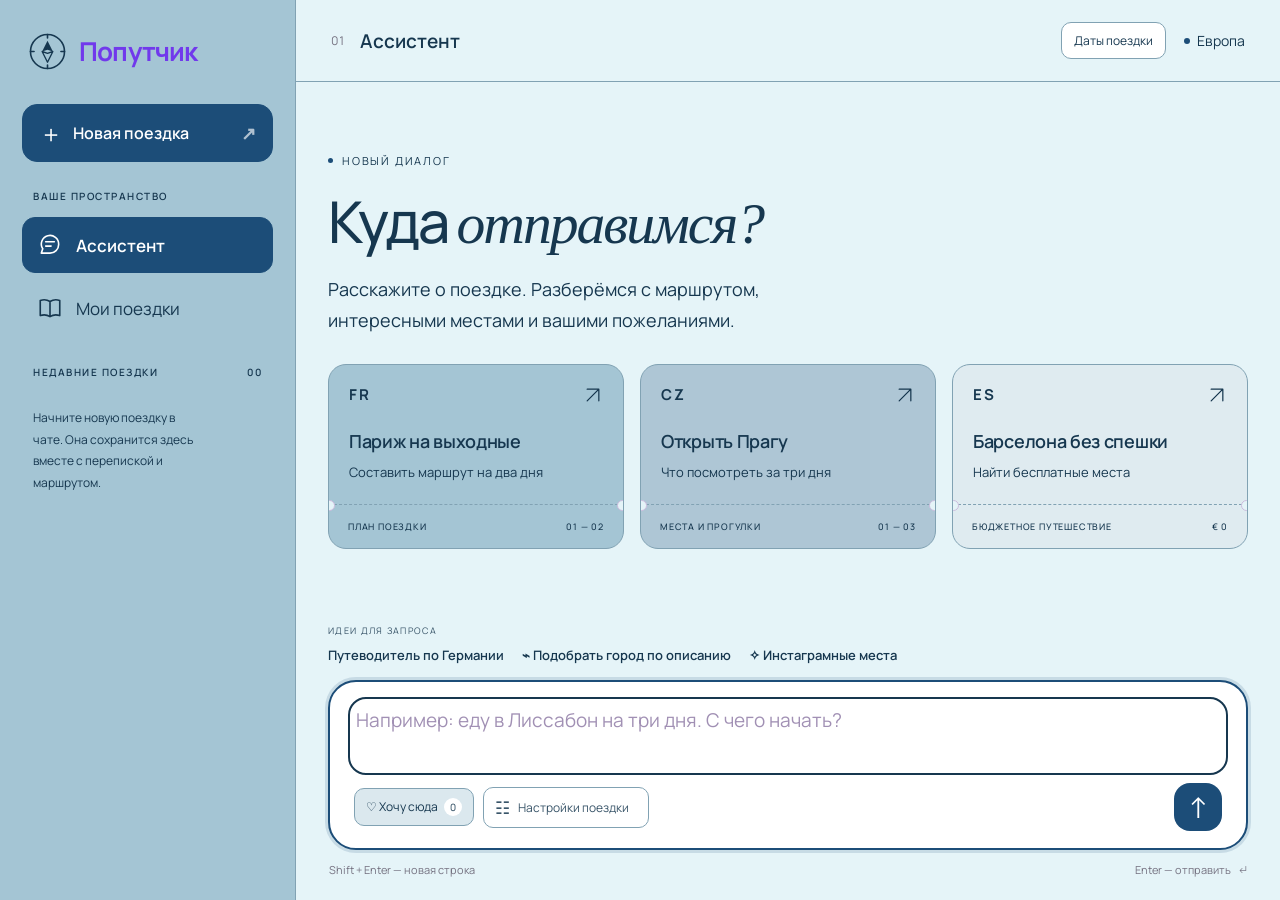
==== commit b6aeb44c: "Expand travel knowledge and course benchmark across Europe" ====
--- a/app/index.html
+++ b/app/index.html
@@ -38,7 +38,7 @@
       </div>
       <div id="chat" class="chat-history" aria-live="polite" aria-label="История диалога"></div>
       <div class="composer-wrap">
-        <div class="assistant-suggestions"><span class="suggestions-label">ИДЕИ ДЛЯ ЗАПРОСА</span><div class="suggestion-actions"><button id="city-finder" class="instagram-prompt" type="button">⌁ Подобрать город по описанию</button><button data-prompt="Покажи инстаграмные места" class="instagram-prompt">✧ Инстаграмные места </button><div class="followups" id="followups" hidden><button data-prompt="Больше бесплатного">Больше бесплатного ↗</button><button data-prompt="Сделай спокойнее">Спокойнее ↗</button><button data-prompt="Замени музеи на прогулки">Больше прогулок ↗</button></div></div></div>
+        <div class="assistant-suggestions"><span class="suggestions-label">ИДЕИ ДЛЯ ЗАПРОСА</span><div class="suggestion-actions"><button data-prompt="Что посмотреть в Германии?" class="instagram-prompt">Путеводитель по Германии</button><button id="city-finder" class="instagram-prompt" type="button">⌁ Подобрать город по описанию</button><button data-prompt="Покажи инстаграмные места" class="instagram-prompt">✧ Инстаграмные места </button><div class="followups" id="followups" hidden><button data-prompt="Больше бесплатного">Больше бесплатного ↗</button><button data-prompt="Сделай спокойнее">Спокойнее ↗</button><button data-prompt="Замени музеи на прогулки">Больше прогулок ↗</button></div></div></div>
         <form id="chat-form"><label class="sr-only" for="input">Сообщение ассистенту</label><textarea id="input" rows="2" placeholder="Например: еду в Лиссабон на три дня. С чего начать?"></textarea><div class="composer-bottom"><div class="composer-settings"><button id="open-wishlist" type="button" class="wishlist-trigger">♡ Хочу сюда <span id="wishlist-count">0</span></button><details id="trip-preferences" class="trip-preferences"><summary><span aria-hidden="true">☷</span> Настройки поездки <span id="preference-summary"></span></summary><div class="preferences-panel"><div class="preferences-title"><strong>Что вам подходит?</strong><span>Выберите формат для каждой категории</span></div><div id="preference-options"></div><button id="preferences-done" type="button">Готово</button></div></details></div><button id="send" type="submit" aria-label="Отправить сообщение">↑</button></div></form>
         <p class="composer-note"><span>Shift + Enter — новая строка</span><span>Enter — отправить <b>↵</b></span></p>
       </div>
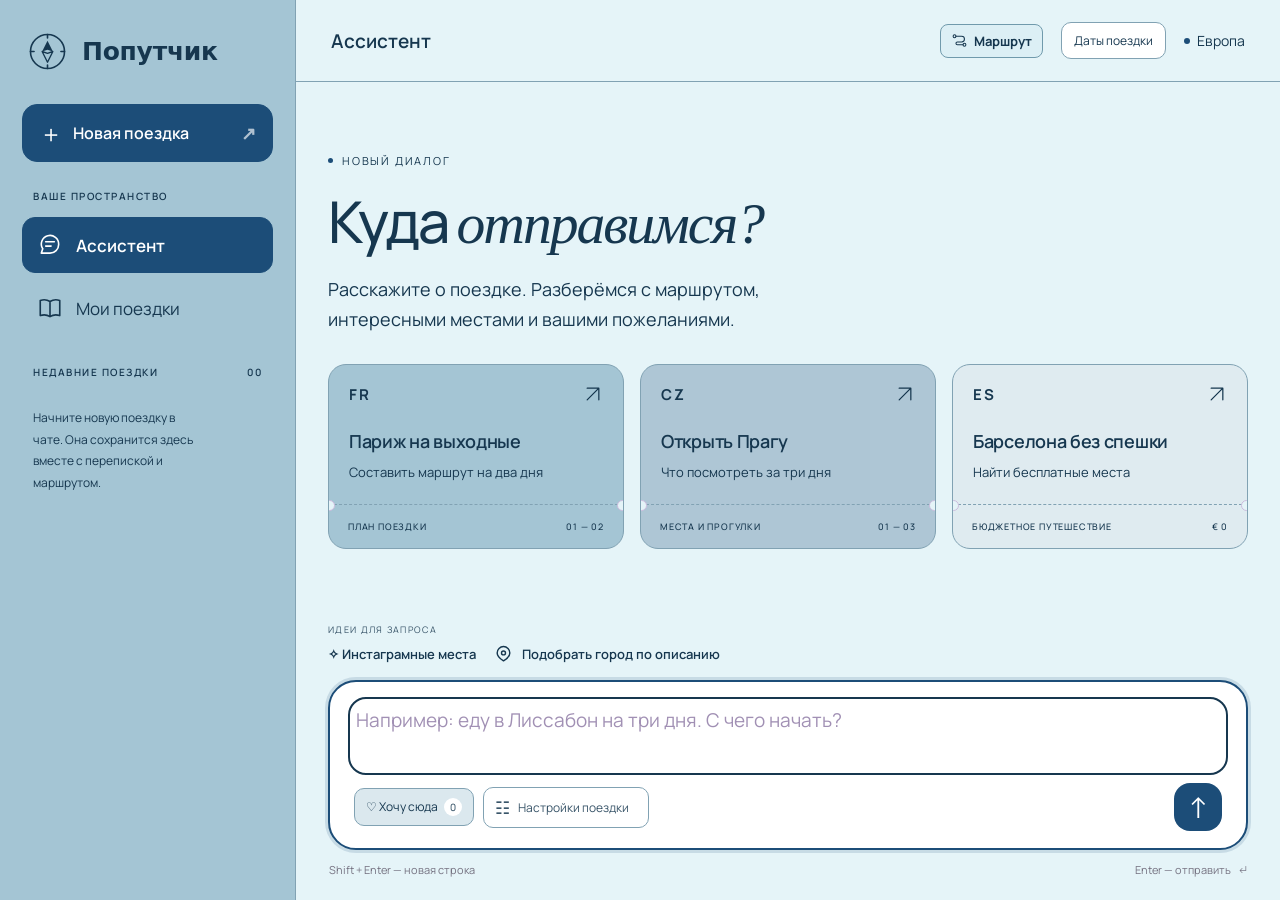
==== commit ea903b8e: "Connect Poputchik chat to Qwen and add timed travel planning" ====
--- a/app/index.html
+++ b/app/index.html
@@ -4,7 +4,7 @@
   <meta charset="utf-8">
   <meta name="viewport" content="width=device-width,initial-scale=1">
   <title>Попутчик — Чат</title>
-  <link rel="stylesheet" href="styles.css"><link rel="stylesheet" href="features.css"><link rel="stylesheet" href="companion.css"><link rel="stylesheet" href="atlantic.css">
+  <link rel="stylesheet" href="styles.css?v=live-tickets-11"><link rel="stylesheet" href="features.css"><link rel="stylesheet" href="companion.css"><link rel="stylesheet" href="atlantic.css?v=timed-route-8">
 </head>
 <body>
   <svg class="svg-definitions" xmlns="http://www.w3.org/2000/svg" aria-hidden="true"><defs>
@@ -24,7 +24,7 @@
     <section class="history-section" aria-label="Сохранённые диалоги"><div class="nav-caption">НЕДАВНИЕ ПОЕЗДКИ <span id="history-count">00</span></div><div id="thread-list"></div></section>
   </aside>
   <div class="app-shell">
-    <header class="topbar"><div class="page-identity"><span class="header-number">01</span><strong id="page-label">Ассистент</strong></div><div class="header-right"><button id="trip-date-button" type="button" class="trip-date-button">Даты поездки</button><span id="active-trip" class="active-trip" hidden></span><span class="region"><span></span> Европа</span></div></header>
+    <header class="topbar"><div class="page-identity"><strong id="page-label">Ассистент</strong></div><div class="header-right"><a id="chat-route-shortcut" href="#route" class="chat-route-shortcut"><svg class="icon" aria-hidden="true"><use href="#icon-route"/></svg>Маршрут</a><button id="trip-date-button" type="button" class="trip-date-button">Даты поездки</button><span id="active-trip" class="active-trip" hidden></span><span class="region"><span></span> Европа</span></div></header>
     <main id="chat-page" class="page chat-page">
       <div id="welcome" class="welcome">
         <div class="welcome-kicker"><span></span> НОВЫЙ ДИАЛОГ</div>
@@ -38,8 +38,14 @@
       </div>
       <div id="chat" class="chat-history" aria-live="polite" aria-label="История диалога"></div>
       <div class="composer-wrap">
-        <div class="assistant-suggestions"><span class="suggestions-label">ИДЕИ ДЛЯ ЗАПРОСА</span><div class="suggestion-actions"><button data-prompt="Что посмотреть в Германии?" class="instagram-prompt">Путеводитель по Германии</button><button id="city-finder" class="instagram-prompt" type="button">⌁ Подобрать город по описанию</button><button data-prompt="Покажи инстаграмные места" class="instagram-prompt">✧ Инстаграмные места </button><div class="followups" id="followups" hidden><button data-prompt="Больше бесплатного">Больше бесплатного ↗</button><button data-prompt="Сделай спокойнее">Спокойнее ↗</button><button data-prompt="Замени музеи на прогулки">Больше прогулок ↗</button></div></div></div>
-        <form id="chat-form"><label class="sr-only" for="input">Сообщение ассистенту</label><textarea id="input" rows="2" placeholder="Например: еду в Лиссабон на три дня. С чего начать?"></textarea><div class="composer-bottom"><div class="composer-settings"><button id="open-wishlist" type="button" class="wishlist-trigger">♡ Хочу сюда <span id="wishlist-count">0</span></button><details id="trip-preferences" class="trip-preferences"><summary><span aria-hidden="true">☷</span> Настройки поездки <span id="preference-summary"></span></summary><div class="preferences-panel"><div class="preferences-title"><strong>Что вам подходит?</strong><span>Выберите формат для каждой категории</span></div><div id="preference-options"></div><button id="preferences-done" type="button">Готово</button></div></details></div><button id="send" type="submit" aria-label="Отправить сообщение">↑</button></div></form>
+        <div class="assistant-suggestions">
+          <span class="suggestions-label">ИДЕИ ДЛЯ ЗАПРОСА</span>
+          <div class="suggestion-actions">
+            <button class="instagram-prompt" data-prompt="Покажи инстаграмные места">✧ Инстаграмные места</button>
+            <button id="city-finder" class="instagram-prompt" type="button"><svg class="finder-pin" viewBox="0 0 24 24" fill="none" aria-hidden="true"><path d="M20 10c0 5-8 10-8 10S4 15 4 10a8 8 0 1 1 16 0Z"/><circle cx="12" cy="10" r="2.5"/></svg>Подобрать город по описанию</button>
+          </div>
+        </div>
+        <form id="chat-form"><label class="sr-only" for="input">Сообщение ассистенту</label><textarea id="input" rows="2" placeholder="Например: еду в Лиссабон на три дня. С чего начать?"></textarea><div class="composer-bottom"><div class="composer-settings"><button id="open-wishlist" type="button" class="wishlist-trigger">♡ Хочу сюда <span id="wishlist-count">0</span></button><details id="trip-preferences" class="trip-preferences"><summary><span aria-hidden="true">☷</span> Настройки поездки <span id="preference-summary"></span></summary><div class="preferences-panel"><div class="preferences-title"><strong>Что вам подходит?</strong><span>Выберите варианты, затем отправьте их в чат.</span></div><div id="preference-options"></div><button id="preferences-done" type="button">Отправить в чат</button></div></details></div><button id="send" type="submit" aria-label="Отправить сообщение">↑</button></div></form>
         <p class="composer-note"><span>Shift + Enter — новая строка</span><span>Enter — отправить <b>↵</b></span></p>
       </div>
     </main>
@@ -52,14 +58,26 @@
     <main id="route-page" class="page feature-page" hidden><a href="#trips" class="route-back">← Мои поездки</a>
       <div class="feature-heading"><div><span class="eyebrow">ИЗ ВАШЕГО ДИАЛОГА</span><h1 id="plan-title">Маршрут</h1></div><div class="route-header-actions"><button id="delete-route" class="delete-link" type="button">Удалить маршрут</button><button id="export" class="secondary">Скачать план ↓</button></div></div>
       <div id="route-empty" class="empty-state"><svg class="icon"><use href="#icon-route"/></svg><h2>Здесь появится ваш маршрут</h2><p>Попросите ассистента составить план поездки в чате.</p><a href="#chat">Перейти в чат ↗</a></div>
-      <div id="route-content" hidden><div class="plan-meta"><span id="plan-summary"></span><span id="save-state"></span></div><div id="day-tabs" class="day-tabs" role="tablist" aria-label="Дни поездки"></div><div class="day-intro"><h2 id="day-title"></h2><span id="day-count"></span></div><a id="day-map" class="day-map" target="_blank" rel="noopener noreferrer">Открыть день на карте ↗</a><div id="places"></div></div>
+      <div id="route-content" hidden><div class="plan-meta"><span id="plan-summary"></span><span id="save-state"></span></div><div id="day-tabs" class="day-tabs" role="tablist" aria-label="Дни поездки"></div><div class="day-intro"><h2 id="day-title"></h2><span id="day-count"></span></div><div class="route-weather"><div class="route-weather-lead"><svg class="route-weather-icon" viewBox="0 0 24 24" fill="none" aria-hidden="true"><path d="M7 18h11a4 4 0 1 0-1-7.9A6 6 0 1 0 7 18Z"/><path d="M8 2v2M2 7h2m0-4 1.5 1.5"/></svg><div><strong id="route-weather-title">Погода на день</strong><p id="route-weather-status" role="status"></p></div></div><div class="route-weather-actions"><a id="route-weather-source" href="https://open-meteo.com/" target="_blank" rel="noopener noreferrer" hidden>Open-Meteo ↗</a><button id="route-weather-refresh" class="secondary" type="button">Выбрать даты</button></div></div><div class="route-hours"><label>Начало дня <input id="route-start" type="time" value="10:00"></label><p id="route-hours-status"></p></div><a id="day-map" class="day-map" target="_blank" rel="noopener noreferrer">Открыть день на карте ↗</a><button id="add-ticket-stops" type="button" class="secondary" hidden>Добавить билетные места</button><p class="route-order-hint">Перетащите карточку на другую остановку или воспользуйтесь стрелками.</p><div id="places"></div></div>
     </main>
   </div>
+  <dialog id="replacement-dialog" class="companion-dialog" aria-labelledby="replacement-title">
+    <button type="button" class="dialog-close" data-close="replacement-dialog" aria-label="Закрыть">×</button>
+    <h2 id="replacement-title">Заменить остановку</h2>
+    <p id="replacement-current"></p>
+    <label class="replacement-search">Поиск по городу<input id="replacement-query" type="search" placeholder="Название места"></label>
+    <label class="replacement-favorites"><input id="replacement-favorites" type="checkbox"> Только из «Хочу сюда»</label>
+    <div id="replacement-options" aria-live="polite"></div>
+  </dialog>
   <dialog id="finder-dialog" class="companion-dialog"><button type="button" class="dialog-close" data-close="finder-dialog" aria-label="Закрыть">×</button><span class="eyebrow">ЕЩЁ НЕ РЕШИЛИ КУДА?</span><h2>Опишите вашу поездку</h2><p>Что хочется увидеть, какой темп и на сколько дней? Бюджет тоже можно указать.</p><form id="finder-form"><label class="sr-only" for="finder-input">Описание поездки</label><textarea id="finder-input" required rows="3" placeholder="Море, до 200 евро за 2 дня, спокойно…"></textarea><button type="submit" class="primary-action">Подобрать направления ↗</button></form></dialog>
-  <dialog id="wishlist-dialog" class="companion-dialog wishes-dialog"><button type="button" class="dialog-close" data-close="wishlist-dialog" aria-label="Закрыть">×</button><span class="eyebrow">ИЗ ВАШИХ ОБСУЖДЕНИЙ</span><h2>Хочу сюда<span class="title-dot">.</span></h2><p>Отметьте места — соберём новый маршрут только из выбранного. Текущий план будет заменён, выбранные места закрепим.</p><label class="wishlist-day">Разделить на<select id="wishlist-route-days"><option value="1">1 день</option><option value="2">2 дня</option><option value="3">3 дня</option></select></label><div id="wishlist-list"></div><div class="wishlist-build"><span id="wishlist-selection-count"></span><button id="wishlist-build" type="button" class="primary-action">Собрать маршрут из выбранного ↗</button></div></dialog>
+  <dialog id="wishlist-dialog" class="companion-dialog wishes-dialog" aria-labelledby="wishlist-title">
+    <button type="button" class="dialog-close" data-close="wishlist-dialog" aria-label="Закрыть">×</button>
+    <h2 id="wishlist-title">Хочу сюда</h2>
+    <ul id="wishlist-list" class="saved-places"></ul>
+  </dialog>
   <dialog id="trip-dates-dialog" class="companion-dialog"><button type="button" class="dialog-close" data-close="trip-dates-dialog" aria-label="Закрыть">×</button><span class="eyebrow">ОДИН РАЗ ДЛЯ ВСЕЙ ПОЕЗДКИ</span><h2>Когда отправляемся?</h2><p>Эти даты используются в маршруте, погоде и сборах. Сейчас планируем короткие поездки на 1–3 дня.</p><form id="trip-dates-form" class="shared-dates-form"><label>Первый день<input id="trip-start" type="date" required></label><label>Последний день<input id="trip-end" type="date" required></label><p id="trip-dates-error" role="status"></p><button type="submit" class="primary-action">Сохранить даты ↗</button></form></dialog>
   <dialog id="delete-dialog" class="companion-dialog delete-dialog"><button type="button" class="dialog-close" data-close="delete-dialog" aria-label="Закрыть">×</button><span class="eyebrow">УПРАВЛЕНИЕ ПОЕЗДКОЙ</span><h2 id="delete-title"></h2><p id="delete-description"></p><div class="delete-dialog-actions"><button type="button" id="delete-cancel" class="secondary">Отмена</button><button type="button" id="delete-confirm" class="danger-action">Удалить</button></div></dialog>
   <div id="toast" role="status"></div>
-  <script src="companion.js"></script><script src="travel-tools.js"></script><script src="budget.js"></script><script src="planner.js"></script><script src="companion-ui.js"></script><script src="app.js"></script>
+  <script src="companion.js?v=timed-route-8"></script><script src="travel-tools.js?v=ticket-mix-10"></script><script src="budget.js"></script><script src="planner.js?v=ticket-mix-10"></script><script src="companion-ui.js?v=timed-route-8"></script><script src="app.js?v=live-tickets-11"></script>
 
 </body></html>
--- a/app/styles.css
+++ b/app/styles.css
@@ -147,6 +147,28 @@
 .day-intro { display: flex; justify-content: space-between; align-items: center; margin-bottom: 20px; }
 .day-intro h2 { font: 25px Georgia, serif; }
 .day-intro > span { font-size: 12px; color: #757281; }
+.route-weather { display:flex; justify-content:space-between; align-items:center; gap:16px; flex-wrap:wrap; padding:18px 20px; margin:0 0 16px; background:#D4EDF5; border:1px solid #79A4B7; border-radius:15px; color:var(--ink); }
+.route-weather-lead { display:flex; align-items:center; gap:14px; }
+.route-weather-icon { width:30px; height:30px; flex:none; stroke:currentColor; stroke-width:1.5; stroke-linecap:round; stroke-linejoin:round; }
+.route-weather p { margin:4px 0 0; font-size:14px; color:var(--ink); }
+.route-weather p.has-forecast { font-size:19px; font-weight:700; }
+.route-weather-actions { display:flex; align-items:center; gap:12px; flex-wrap:wrap; font-size:13px; }
+.route-hours { display:flex; align-items:center; flex-wrap:wrap; gap:10px 16px; margin:0 0 13px; color:var(--ink); }
+.route-hours label { display:flex; align-items:center; gap:8px; font-weight:650; }
+.route-hours input { border:1px solid var(--line); border-radius:8px; padding:5px 8px; background:var(--paper); color:var(--ink); font:inherit; }
+.route-hours p { margin:0; font-size:13px; color:var(--muted); }
+.place-time { display:inline-block; margin:0 0 9px; padding:4px 9px; border-radius:7px; background:#DCEFF5; color:#16374F; font-size:14px; font-weight:750; }
+.place-links a.ticket-link, .reply-place .ticket-link { display:inline-flex; align-items:center; width:fit-content; border:1px solid #719BAC; border-radius:8px; padding:5px 9px; color:#123E58; background:#DCEFF5; font-size:13px; text-decoration:none; }
+.reply-place .ticket-link { margin:7px 0 0 8px; }
+.ticket-link:hover { text-decoration:underline; }
+.chat-route-shortcut { display:inline-flex; align-items:center; gap:6px; padding:7px 10px; border:1px solid #709AAC; border-radius:8px; color:#16374F; background:#DCEFF5; text-decoration:none; font-size:13px; font-weight:700; }
+.chat-route-shortcut[hidden] { display:none; }
+.chat-route-shortcut .icon { width:17px; height:17px; }
+.chat-route-shortcut:hover { border-color:#1C4D78; }
+.availability-status { display:inline-block; align-self:center; margin:4px 4px; color:var(--muted); font-size:13px; }
+.availability-status.availability-found { color:#075E54; font-weight:700; }
+.reply-actions a.reply-route-link { background:#1C4D78; color:#fff; border-color:#1C4D78; font-weight:700; padding:9px 13px; }
+.reply-actions a.reply-route-link:hover { background:#163C5D; color:#fff; }
 .place { display: grid; grid-template-columns: 30px 1fr; gap: 14px; margin-bottom: 16px; }
 .place-number { font-size: 12px; color: #757281; padding-top: 16px; }
 .place-body { background: var(--paper); border: 1px solid var(--line); border-radius: 6px; padding: 19px; }
@@ -158,6 +180,20 @@
 .place-actions { display: flex; justify-content: space-between; border-top: 1px solid #e1e2e9; margin-top: 15px; padding-top: 11px; }
 .place-actions button { color: #757281; font-size: 12px; min-height: 30px; border: 0; background: none; padding: 0; }
 .place-actions button.pinned, .place-actions button:hover { color: var(--blue); }
+.place[draggable="true"] { cursor: grab; user-select: none; }
+.place[draggable="true"]:active { cursor: grabbing; }
+.place.dragging { opacity: .55; }
+.place.drop-target { outline: 2px solid var(--blue); outline-offset: -2px; }
+.place-order { display: flex; gap: 8px; }
+.place-actions .place-order button { min-width: 36px; min-height: 36px; font-size: 18px; }
+.place-order button:disabled { opacity: .35; }
+.route-order-hint { font-size: 14px; }
+.replacement-search { display: grid; gap: 8px; }
+.replacement-search input { border: 1px solid var(--line); border-radius: 10px; padding: 10px 12px; color: var(--ink); font: inherit; }
+.replacement-favorites { display: flex; gap: 8px; align-items: center; margin: 14px 0; }
+#replacement-options { display: grid; gap: 8px; max-height: 38vh; overflow: auto; }
+.replacement-option { text-align: left; background: var(--soft); color: var(--ink); border: 1px solid var(--line); border-radius: 10px; padding: 11px 13px; font: inherit; }
+.replacement-option:hover, .replacement-option:focus-visible { border-color: var(--atlantic-accent); }
 .route-note { font-size: 12px; line-height: 1.8; color: #757281; }
 
 .source-symbol { width: 35px; height: 35px; color: #757281; }
--- a/app/atlantic.css
+++ b/app/atlantic.css
@@ -9,9 +9,8 @@
 }
 html:root .sidebar { background:var(--sidebar); border-color:var(--line); }
 html:root :is(.logo,.logo small,.logo-icon,.nav-caption,nav a,.region,.welcome-kicker,.welcome h1 em,.welcome>p,.ticket-top,.suggestions small,.ticket-stub,.thread strong,.thread .trip-detail,.trip-preview,.trip-arrow,.history-empty,.sidebar-note,.local-label,.active-trip,.composer-bottom .icon,.user .message-label,.followups button,.followups span,.place-tag,.trip-card-top,.trip-card-meta,.trip-card-preview,.trip-card-actions button,.trip-search input,#trips-total,.trips-empty p,.instagram-prompt,.instagram-prompt>span,.delete-link,.delete-trip-button) { color:var(--ink); }
-html:root :is(.new-chat,.primary-action,#send,nav a.active,.thread.active) { background:var(--atlantic-accent); color:var(--ink); border-color:transparent; box-shadow:none; }
+html:root :is(.new-chat,.primary-action,#send,nav a.active) { background:var(--atlantic-accent); color:var(--ink); border-color:transparent; box-shadow:none; }
 html:root :is(.new-chat:hover,.primary-action:hover,#send:hover,nav a.active:hover) { background:color-mix(in srgb,var(--atlantic-accent) 85%,white); color:var(--ink); }
-html:root :is(.thread.active strong,.thread.active .trip-detail,.thread.active .trip-preview,.thread.active .trip-arrow) { color:var(--ink); }
 html:root :is(.thread,nav a:hover,.active-trip,.followups button,.place-tag,.place-tag.free,.message.user) { background:var(--soft); border-color:var(--line); }
 html:root .thread:hover { background:var(--atlantic-neutral); border-color:var(--line); }
 html:root :is(.suggestions button,.trip-card) { background:var(--atlantic-base); border-color:var(--line); }
@@ -39,11 +38,25 @@
   --soft:color-mix(in srgb,var(--atlantic-base) 40%,white);
   --line:color-mix(in srgb,var(--atlantic-base) 75%,var(--atlantic-ink));
 }
-html:root :is(.new-chat,.primary-action,#send,nav a.active,.thread.active,.day-tab.active) { background:var(--atlantic-accent); color:var(--atlantic-button-text); border-color:var(--atlantic-accent); }
+html:root :is(.new-chat,.primary-action,#send,nav a.active,.day-tab.active) { background:var(--atlantic-accent); color:var(--atlantic-button-text); border-color:var(--atlantic-accent); }
 html:root :is(.new-chat:hover,.primary-action:hover,#send:hover,nav a.active:hover) { background:var(--atlantic-accent); color:var(--atlantic-button-text); box-shadow:0 0 0 3px color-mix(in srgb,var(--atlantic-accent) 20%,transparent); }
-html:root :is(.thread.active strong,.thread.active .trip-detail,.thread.active .trip-preview,.thread.active .trip-arrow) { color:var(--atlantic-button-text); }
 html:root :is(.suggestions button:nth-child(2),.trip-card.tone-1) { background:color-mix(in srgb,var(--atlantic-secondary) 55%,white); }
 html:root :is(.suggestions button:nth-child(3),.trip-card.tone-2) { background:color-mix(in srgb,var(--atlantic-base) 35%,white); }
 html:root :is(.logo,.welcome h1 em,.title-dot,.ticket-top) { color:var(--atlantic-ink); }
 html:root #chat-form:focus-within { border-color:var(--atlantic-accent); box-shadow:0 0 0 3px color-mix(in srgb,var(--atlantic-accent) 15%,transparent); }
 html:root .trip-card.current::before { background:var(--atlantic-accent); }
+
+html:root #thread-list .thread.active { background:#D6EBF3; border-color:#477B97; }
+html:root #thread-list .thread.active :is(strong,.trip-detail,.trip-preview,.trip-arrow) { color:#102F47; }
+html:root .message-label.assistant-name { color:#00646A; font-weight:750; }
+html:root .logo > .brand-name {
+  color:var(--atlantic-ink); font-family:"Segoe UI",system-ui,sans-serif;
+  font-size:25px; font-weight:650; letter-spacing:-.25px;
+  margin-inline-start:3px;
+}
+.finder-pin {
+  width:19px; height:19px; flex:none; stroke:currentColor;
+  stroke-width:1.8; stroke-linecap:round; stroke-linejoin:round;
+}
+.saved-places { list-style:none; margin:14px 0 0; padding:0; }
+.saved-place-name { display:grid; gap:4px; }
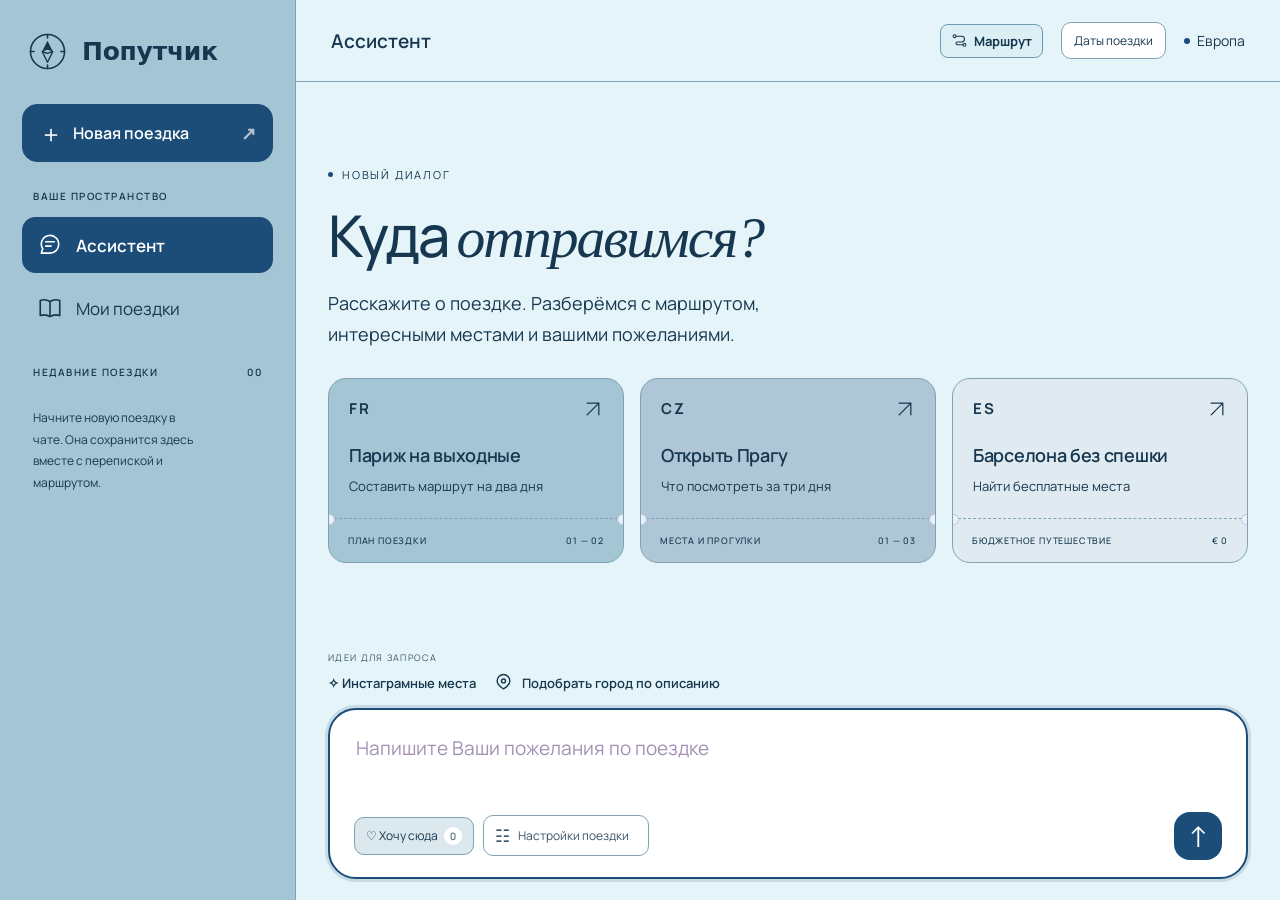
==== commit 3d212b99: "Expand travel knowledge and improve chat routing" ====
--- a/app/index.html
+++ b/app/index.html
@@ -4,13 +4,14 @@
   <meta charset="utf-8">
   <meta name="viewport" content="width=device-width,initial-scale=1">
   <title>Попутчик — Чат</title>
-  <link rel="stylesheet" href="styles.css?v=live-tickets-11"><link rel="stylesheet" href="features.css"><link rel="stylesheet" href="companion.css"><link rel="stylesheet" href="atlantic.css?v=timed-route-8">
+  <link rel="stylesheet" href="styles.css?v=copy-icon"><link rel="stylesheet" href="features.css"><link rel="stylesheet" href="companion.css"><link rel="stylesheet" href="atlantic.css?v=timed-route-8">
 </head>
 <body>
   <svg class="svg-definitions" xmlns="http://www.w3.org/2000/svg" aria-hidden="true"><defs>
     <symbol id="icon-chat" viewBox="0 0 24 24"><path d="M20 11.5a8 8 0 0 1-8 8H4l1.3-4A8 8 0 1 1 20 11.5Z"/><path d="M8 9h8m-8 4h5"/></symbol>
     <symbol id="icon-route" viewBox="0 0 24 24"><circle cx="5" cy="6" r="2"/><circle cx="19" cy="18" r="2"/><path d="M7 6h8a4 4 0 0 1 0 8H9a2 2 0 0 0 0 4h8"/></symbol>
     <symbol id="icon-book" viewBox="0 0 24 24"><path d="M12 6C9 4 6 4 3 5v14c3-1 6-1 9 1 3-2 6-2 9-1V5c-3-1-6-1-9 1Zm0 0v14"/></symbol>
+    <symbol id="icon-copy" viewBox="0 0 24 24"><path d="M8 8V6a3 3 0 0 1 3-3h7a3 3 0 0 1 3 3v7a3 3 0 0 1-3 3h-2"/><rect x="3" y="8" width="13" height="13" rx="3"/></symbol>
     <symbol id="icon-arrow" viewBox="0 0 24 24"><path d="M5 19 19 5M5 5h14v14"/></symbol>
   </defs></svg>
   <aside class="sidebar">
@@ -45,8 +46,7 @@
             <button id="city-finder" class="instagram-prompt" type="button"><svg class="finder-pin" viewBox="0 0 24 24" fill="none" aria-hidden="true"><path d="M20 10c0 5-8 10-8 10S4 15 4 10a8 8 0 1 1 16 0Z"/><circle cx="12" cy="10" r="2.5"/></svg>Подобрать город по описанию</button>
           </div>
         </div>
-        <form id="chat-form"><label class="sr-only" for="input">Сообщение ассистенту</label><textarea id="input" rows="2" placeholder="Например: еду в Лиссабон на три дня. С чего начать?"></textarea><div class="composer-bottom"><div class="composer-settings"><button id="open-wishlist" type="button" class="wishlist-trigger">♡ Хочу сюда <span id="wishlist-count">0</span></button><details id="trip-preferences" class="trip-preferences"><summary><span aria-hidden="true">☷</span> Настройки поездки <span id="preference-summary"></span></summary><div class="preferences-panel"><div class="preferences-title"><strong>Что вам подходит?</strong><span>Выберите варианты, затем отправьте их в чат.</span></div><div id="preference-options"></div><button id="preferences-done" type="button">Отправить в чат</button></div></details></div><button id="send" type="submit" aria-label="Отправить сообщение">↑</button></div></form>
-        <p class="composer-note"><span>Shift + Enter — новая строка</span><span>Enter — отправить <b>↵</b></span></p>
+        <form id="chat-form"><label class="sr-only" for="input">Сообщение ассистенту</label><textarea id="input" rows="2" placeholder="Напишите Ваши пожелания по поездке"></textarea><div class="composer-bottom"><div class="composer-settings"><button id="open-wishlist" type="button" class="wishlist-trigger">♡ Хочу сюда <span id="wishlist-count">0</span></button><details id="trip-preferences" class="trip-preferences"><summary><span aria-hidden="true">☷</span> Настройки поездки <span id="preference-summary"></span></summary><div class="preferences-panel"><div class="preferences-title"><strong>Что вам подходит?</strong><span>Выберите варианты, затем отправьте их в чат.</span></div><div id="preference-options"></div><button id="preferences-done" type="button">Отправить в чат</button></div></details></div><button id="send" type="submit" aria-label="Отправить сообщение">↑</button></div></form>
       </div>
     </main>
     <main id="trips-page" class="page feature-page trips-page" hidden>
@@ -78,6 +78,6 @@
   <dialog id="trip-dates-dialog" class="companion-dialog"><button type="button" class="dialog-close" data-close="trip-dates-dialog" aria-label="Закрыть">×</button><span class="eyebrow">ОДИН РАЗ ДЛЯ ВСЕЙ ПОЕЗДКИ</span><h2>Когда отправляемся?</h2><p>Эти даты используются в маршруте, погоде и сборах. Сейчас планируем короткие поездки на 1–3 дня.</p><form id="trip-dates-form" class="shared-dates-form"><label>Первый день<input id="trip-start" type="date" required></label><label>Последний день<input id="trip-end" type="date" required></label><p id="trip-dates-error" role="status"></p><button type="submit" class="primary-action">Сохранить даты ↗</button></form></dialog>
   <dialog id="delete-dialog" class="companion-dialog delete-dialog"><button type="button" class="dialog-close" data-close="delete-dialog" aria-label="Закрыть">×</button><span class="eyebrow">УПРАВЛЕНИЕ ПОЕЗДКОЙ</span><h2 id="delete-title"></h2><p id="delete-description"></p><div class="delete-dialog-actions"><button type="button" id="delete-cancel" class="secondary">Отмена</button><button type="button" id="delete-confirm" class="danger-action">Удалить</button></div></dialog>
   <div id="toast" role="status"></div>
-  <script src="companion.js?v=timed-route-8"></script><script src="travel-tools.js?v=ticket-mix-10"></script><script src="budget.js"></script><script src="planner.js?v=ticket-mix-10"></script><script src="companion-ui.js?v=timed-route-8"></script><script src="app.js?v=live-tickets-11"></script>
+  <script src="companion.js?v=climate-24"></script><script src="travel-tools.js?v=barcelona-walks-15"></script><script src="budget.js"></script><script src="planner.js?v=transport"></script><script src="companion-ui.js?v=climate-24"></script><script src="app.js?v=transport"></script>
 
 </body></html>
--- a/app/styles.css
+++ b/app/styles.css
@@ -97,6 +97,7 @@
 #chat-form:focus-within { border-color: #757281; box-shadow: 0 0 0 3px #5850c807; }
 textarea { width: 100%; min-height: 62px; max-height: 150px; resize: none; background: none; border: 0; outline: none; font-size: 17px; line-height: 1.7; }
 textarea::placeholder { color: #757281; }
+#input:focus-visible { outline: none; }
 .composer-bottom { display: flex; justify-content: space-between; align-items: center; margin-top: 9px; }
 .composer-bottom > span { display: flex; align-items: center; gap: 7px; font-size: 10px; color: #757281; }
 .composer-bottom .icon { color: #777384; width: 16px; height: 16px; }
@@ -126,6 +127,9 @@
 .reply-actions { display: flex; flex-wrap: wrap; gap: 15px; margin-top: 20px; }
 .reply-actions a, .reply-actions button { border: 0; background: none; padding: 0; text-decoration: none; color: #757281; font-size: 11px; cursor: pointer; }
 .reply-actions a:hover, .reply-actions button:hover { color: var(--blue); }
+.reply-actions .copy-reply { display: inline-grid; place-items: center; width: 28px; height: 28px; border-radius: 6px; }
+.copy-reply svg { width: 18px; height: 18px; fill: none; stroke: currentColor; stroke-width: 1.6; stroke-linejoin: round; }
+.copy-reply:focus-visible { outline: 2px solid var(--blue); outline-offset: 2px; }
 .typing { color: #757281; }
 .typing .message-content { font-size: 14px; }
 
